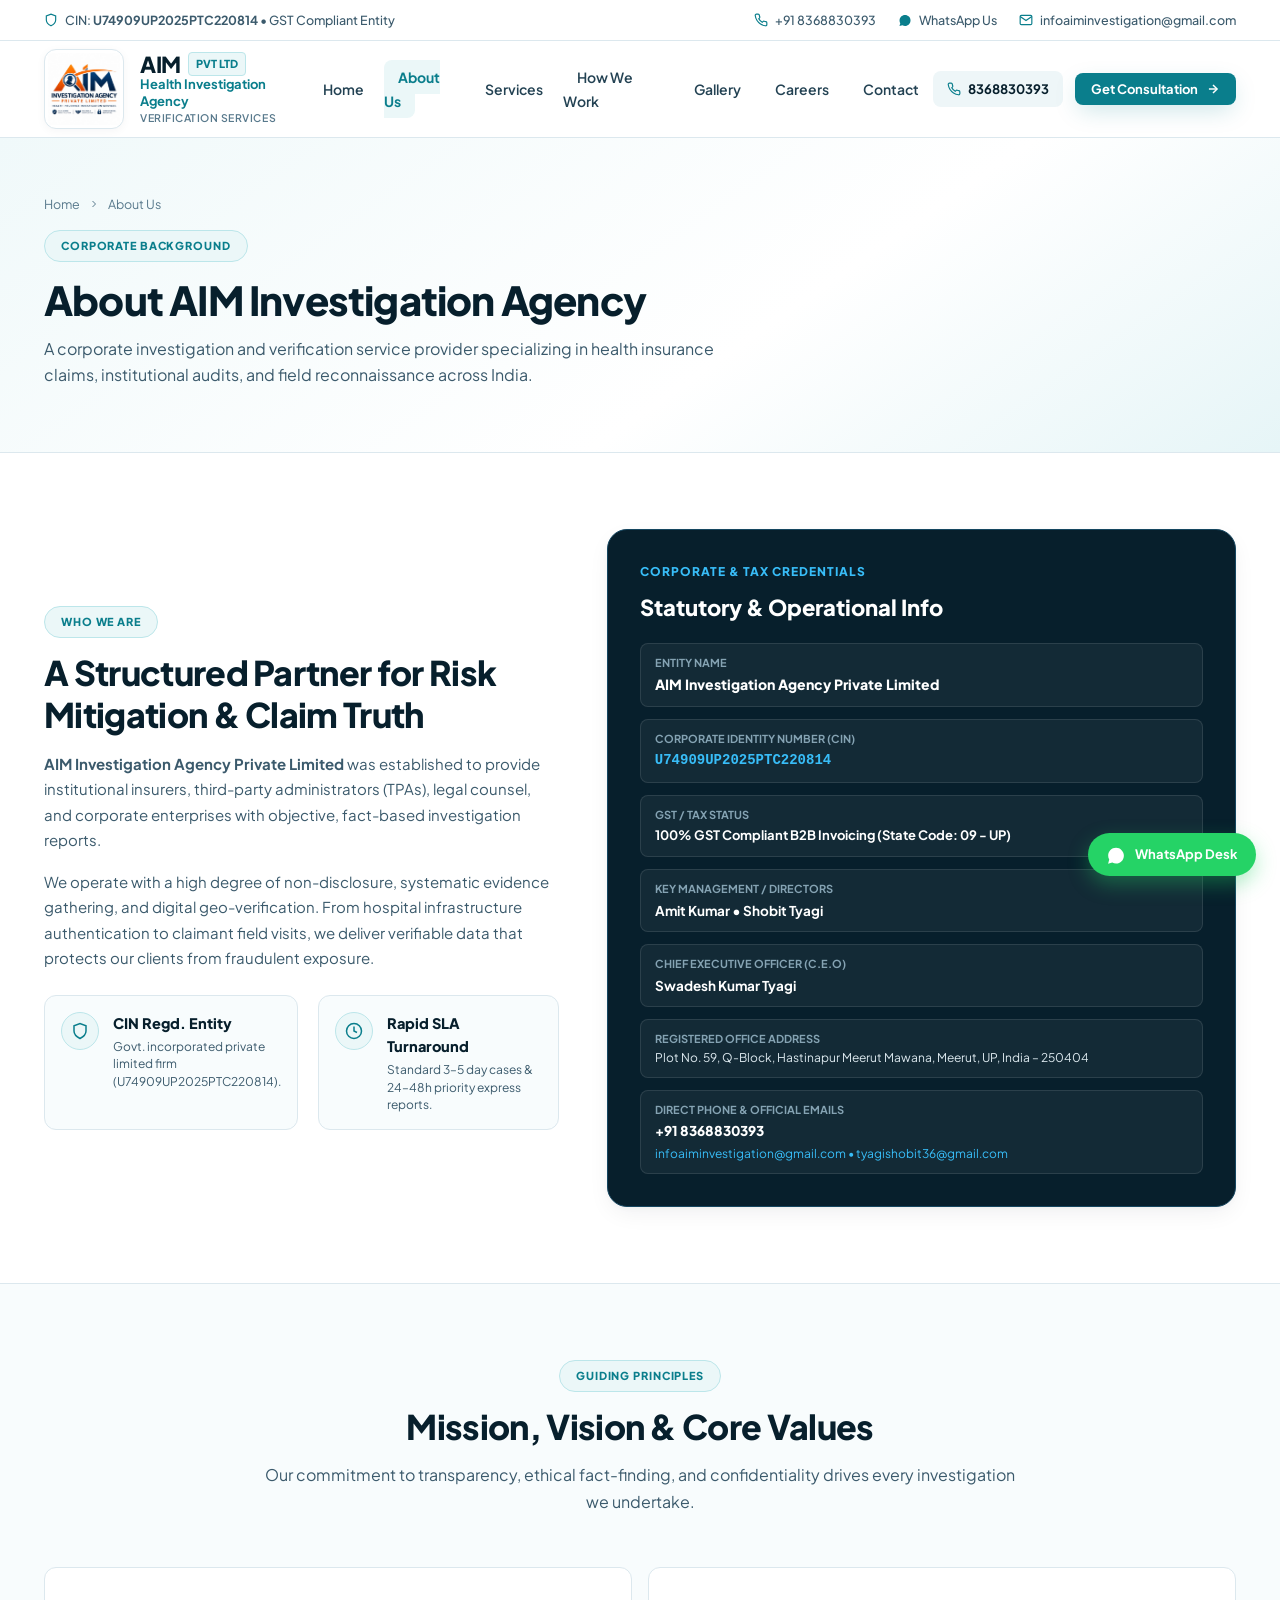
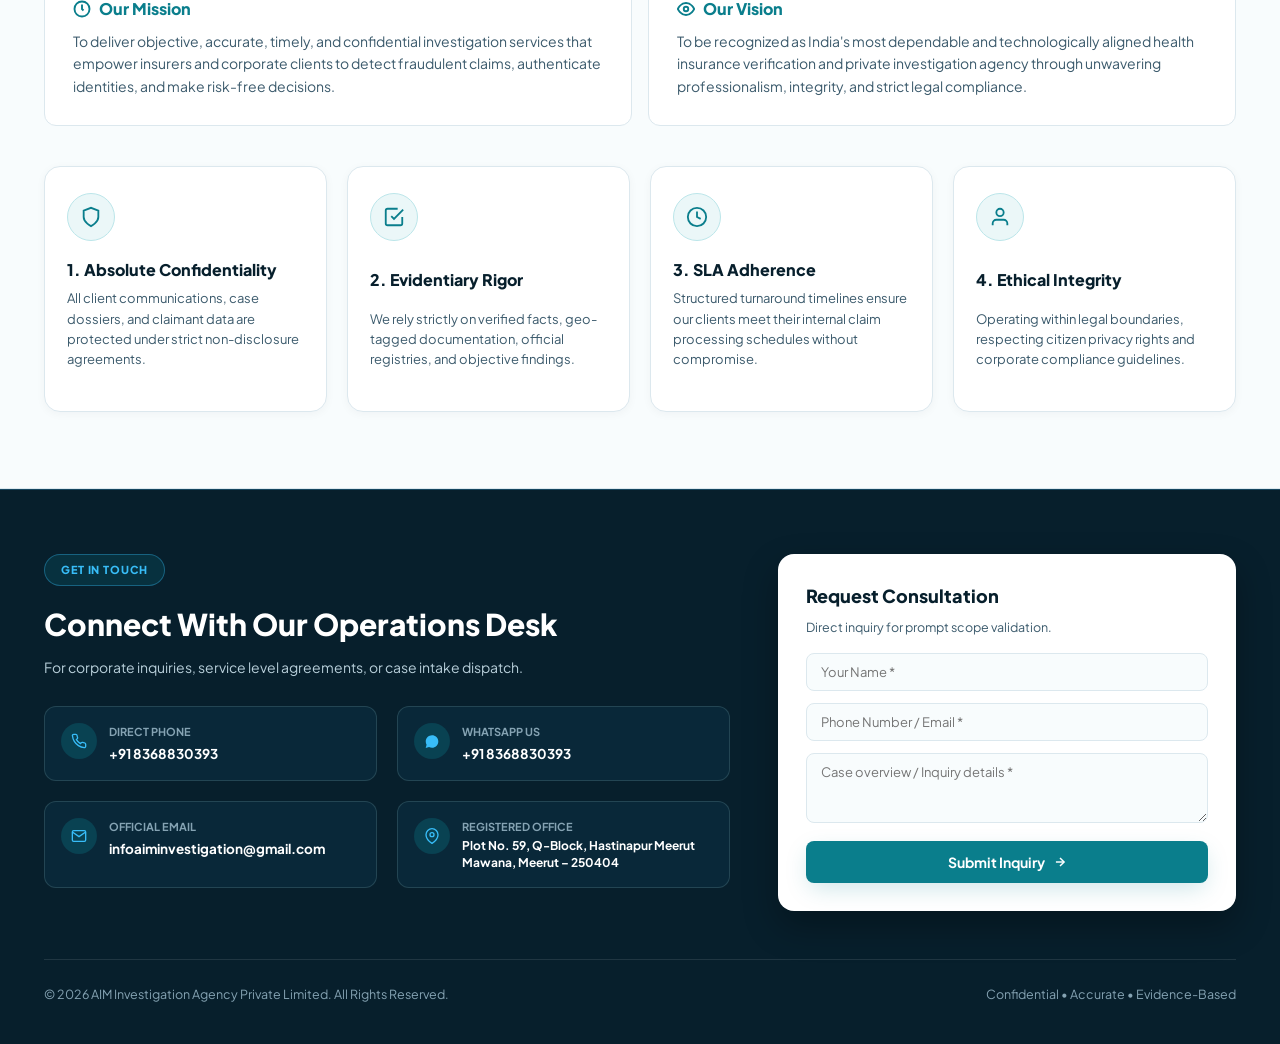
==== about.html @ 09ee82fa "feat: add Medical Officer QC Analyst and Medical Claim Analyst roles, add CEO Swadesh Kumar Tyagi, a" ====
<!DOCTYPE html>
<html lang="en">
<head>
  <meta charset="UTF-8">
  <meta name="viewport" content="width=device-width, initial-scale=1.0">
  <title>About Us | AIM Investigation Agency Private Limited</title>
  <meta name="description" content="Learn about AIM Investigation Agency Private Limited — our corporate mission, vision, values, and dedication to delivering accurate, confidential health investigation and verification services.">
  <link rel="canonical" href="https://aiminvestigation.com/about.html">

  <link rel="icon" type="image/png" href="assets/images/favicon.png">
  <link rel="apple-touch-icon" href="assets/images/favicon.png">

  <link rel="preconnect" href="https://fonts.googleapis.com">
  <link rel="preconnect" href="https://fonts.gstatic.com" crossorigin>
  <link href="https://fonts.googleapis.com/css2?family=Plus+Jakarta+Sans:wght@400;500;600;700;800;900&display=swap" rel="stylesheet">

  <link rel="stylesheet" href="assets/css/style.css">
</head>
<body>

  <!-- Top Corporate Utility Bar -->
  <div class="top-bar">
    <div class="container top-bar-inner">
      <div class="top-bar-left">
        <div class="top-bar-item">
          <svg viewBox="0 0 24 24" fill="none" stroke="currentColor" stroke-width="2"><path d="M12 22s8-4 8-10V5l-8-3-8 3v7c0 6 8 10 8 10z"/></svg>
          <span>CIN: <strong>U74909UP2025PTC220814</strong> &bull; GST Compliant Entity</span>
        </div>
      </div>
      <div class="top-bar-right">
        <a href="tel:8368830393" class="top-bar-item">
          <svg viewBox="0 0 24 24" fill="none" stroke="currentColor" stroke-width="2"><path d="M22 16.92v3a2 2 0 0 1-2.18 2 19.79 19.79 0 0 1-8.63-3.07 19.5 19.5 0 0 1-6-6 19.79 19.79 0 0 1-3.07-8.67A2 2 0 0 1 4.11 2h3a2 2 0 0 1 2 1.72 12.84 12.84 0 0 0 .7 2.81 2 2 0 0 1-.45 2.11L8.09 9.91a16 16 0 0 0 6 6l1.27-1.27a2 2 0 0 1 2.11-.45 12.84 12.84 0 0 0 2.81.7A2 2 0 0 1 22 16.92z"/></svg>
          <span>+91 8368830393</span>
        </a>
        <a href="https://wa.me/918368830393?text=Hello%20AIM%20Investigation%20Agency%2C%20I%20would%20like%20to%20enquire%20about%20your%20services." target="_blank" rel="noopener noreferrer" class="top-bar-item">
          <svg viewBox="0 0 24 24" fill="currentColor"><path d="M12.031 6.172c-3.181 0-5.767 2.586-5.768 5.766-.001 1.298.38 2.27 1.019 3.287l-.711 2.598 2.664-.699c.971.53 1.954.821 2.796.821 3.18 0 5.767-2.587 5.768-5.766.001-3.182-2.585-5.807-5.768-5.807zm0 10.453c-.767 0-1.583-.223-2.316-.658l-.165-.099-1.722.451.46-1.678-.108-.172c-.49-.781-.749-1.688-.748-2.617 0-2.583 2.102-4.685 4.689-4.685 2.585 0 4.686 2.102 4.686 4.686 0 2.584-2.101 4.692-4.694 4.692zm6.671-10.453c-1.776-1.779-4.137-2.759-6.666-2.759-5.195 0-9.421 4.226-9.423 9.424 0 1.661.433 3.283 1.256 4.708l-1.334 4.872 4.986-1.307c1.373.749 2.923 1.144 4.512 1.145h.004c5.193 0 9.422-4.228 9.424-9.426 0-2.518-.981-4.88-2.759-6.657z"/></svg>
          <span>WhatsApp Us</span>
        </a>
        <a href="mailto:infoaiminvestigation@gmail.com" class="top-bar-item">
          <svg viewBox="0 0 24 24" fill="none" stroke="currentColor" stroke-width="2"><path d="M4 4h16c1.1 0 2 .9 2 2v12c0 1.1-.9 2-2 2H4c-1.1 0-2-.9-2-2V6c0-1.1.9-2 2-2z"/><polyline points="22,6 12,13 2,6"/></svg>
          <span>infoaiminvestigation@gmail.com</span>
        </a>
      </div>
    </div>
  </div>

  <!-- Main Sticky Header -->
  <header class="main-header">
    <div class="container nav-container">
      <a href="index.html" class="brand-logo" aria-label="AIM Investigation Agency Home">
        <div class="logo-icon-box">
          <img src="assets/images/logo.png" alt="AIM Investigation Agency Logo">
        </div>
        <div class="brand-text">
          <div class="brand-title-row">
            <span class="brand-title">AIM</span>
            <span class="brand-badge">Pvt Ltd</span>
          </div>
          <span class="brand-subtitle">Health Investigation Agency</span>
          <span class="brand-focus">Verification Services</span>
        </div>
      </a>

      <!-- Desktop Navigation -->
      <nav>
        <ul class="nav-menu">
          <li><a href="index.html" class="nav-link">Home</a></li>
          <li><a href="about.html" class="nav-link active">About Us</a></li>
          <li><a href="services.html" class="nav-link">Services</a></li>
          <li><a href="process.html" class="nav-link">How We Work</a></li>
          <li><a href="gallery.html" class="nav-link">Gallery</a></li>
          <li><a href="careers.html" class="nav-link">Careers</a></li>
          <li><a href="contact.html" class="nav-link">Contact</a></li>
        </ul>
      </nav>

      <!-- Right CTAs -->
      <div class="nav-actions">
        <a href="tel:8368830393" class="nav-phone-pill">
          <svg viewBox="0 0 24 24" fill="none" stroke="currentColor" stroke-width="2"><path d="M22 16.92v3a2 2 0 0 1-2.18 2 19.79 19.79 0 0 1-8.63-3.07 19.5 19.5 0 0 1-6-6 19.79 19.79 0 0 1-3.07-8.67A2 2 0 0 1 4.11 2h3a2 2 0 0 1 2 1.72 12.84 12.84 0 0 0 .7 2.81 2 2 0 0 1-.45 2.11L8.09 9.91a16 16 0 0 0 6 6l1.27-1.27a2 2 0 0 1 2.11-.45 12.84 12.84 0 0 0 2.81.7A2 2 0 0 1 22 16.92z"/></svg>
          <span>8368830393</span>
        </a>
        <button class="btn btn-primary btn-sm" data-open-modal>
          <span>Get Consultation</span>
          <svg width="14" height="14" viewBox="0 0 24 24" fill="none" stroke="currentColor" stroke-width="2.5"><line x1="5" y1="12" x2="19" y2="12"></line><polyline points="12 5 19 12 12 19"></polyline></svg>
        </button>
      </div>

      <!-- Mobile Hamburger Button -->
      <button class="mobile-toggle" id="mobileToggleBtn" aria-label="Toggle Navigation Menu">
        <svg viewBox="0 0 24 24" fill="none" stroke="currentColor" stroke-width="2"><line x1="3" y1="12" x2="21" y2="12"></line><line x1="3" y1="6" x2="21" y2="6"></line><line x1="3" y1="18" x2="21" y2="18"></line></svg>
      </button>
    </div>

    <!-- Mobile Drawer -->
    <div class="mobile-drawer" id="mobileDrawer">
      <ul class="mobile-menu-list">
        <li><a href="index.html" class="mobile-nav-link">Home</a></li>
        <li><a href="about.html" class="mobile-nav-link active">About Us</a></li>
        <li><a href="services.html" class="mobile-nav-link">Services</a></li>
        <li><a href="process.html" class="mobile-nav-link">How We Work</a></li>
        <li><a href="gallery.html" class="mobile-nav-link">Gallery</a></li>
        <li><a href="careers.html" class="mobile-nav-link">Careers</a></li>
        <li><a href="contact.html" class="mobile-nav-link">Contact</a></li>
      </ul>
      <div class="mobile-nav-actions">
        <button class="btn btn-primary" style="width:100%;" data-open-modal>Get Consultation</button>
        <a href="tel:8368830393" class="btn btn-outline" style="width:100%;">Call: 8368830393</a>
      </div>
    </div>
  </header>

  <!-- Page Header / Breadcrumb -->
  <section class="page-header">
    <div class="container">
      <div class="breadcrumb">
        <a href="index.html">Home</a>
        <svg viewBox="0 0 24 24" fill="none" stroke="currentColor" stroke-width="2"><polyline points="9 18 15 12 9 6"/></svg>
        <span>About Us</span>
      </div>
      <span class="section-badge">Corporate Background</span>
      <h1 class="page-title">About AIM Investigation Agency</h1>
      <p class="page-subtitle">A corporate investigation and verification service provider specializing in health insurance claims, institutional audits, and field reconnaissance across India.</p>
    </div>
  </section>

  <!-- Corporate Profile Section -->
  <section class="section" style="background:#FFF;">
    <div class="container">
      <div class="about-preview-grid">
        <div>
          <span class="section-badge">Who We Are</span>
          <h2 class="section-title">A Structured Partner for Risk Mitigation &amp; Claim Truth</h2>
          <p style="color:var(--slate-600); line-height:1.7; margin-bottom:16px;">
            <strong>AIM Investigation Agency Private Limited</strong> was established to provide institutional insurers, third-party administrators (TPAs), legal counsel, and corporate enterprises with objective, fact-based investigation reports.
          </p>
          <p style="color:var(--slate-600); line-height:1.7; margin-bottom:24px;">
            We operate with a high degree of non-disclosure, systematic evidence gathering, and digital geo-verification. From hospital infrastructure authentication to claimant field visits, we deliver verifiable data that protects our clients from fraudulent exposure.
          </p>

          <div class="features-2col-grid">
            <div class="feature-pill-item" style="background:var(--slate-50); border-color:var(--slate-200);">
              <div class="feature-pill-icon" style="background:var(--teal-light); color:var(--teal-primary); border-color:var(--teal-border);">
                <svg viewBox="0 0 24 24" fill="none" stroke="currentColor" stroke-width="2"><path d="M12 22s8-4 8-10V5l-8-3-8 3v7c0 6 8 10 8 10z"/></svg>
              </div>
              <div>
                <div class="feature-pill-title" style="color:var(--navy-950);">CIN Regd. Entity</div>
                <div class="feature-pill-desc" style="color:var(--slate-600);">Govt. incorporated private limited firm (U74909UP2025PTC220814).</div>
              </div>
            </div>

            <div class="feature-pill-item" style="background:var(--slate-50); border-color:var(--slate-200);">
              <div class="feature-pill-icon" style="background:var(--teal-light); color:var(--teal-primary); border-color:var(--teal-border);">
                <svg viewBox="0 0 24 24" fill="none" stroke="currentColor" stroke-width="2"><circle cx="12" cy="12" r="10"></circle><polyline points="12 6 12 12 16 14"></polyline></svg>
              </div>
              <div>
                <div class="feature-pill-title" style="color:var(--navy-950);">Rapid SLA Turnaround</div>
                <div class="feature-pill-desc" style="color:var(--slate-600);">Standard 3–5 day cases &amp; 24–48h priority express reports.</div>
              </div>
            </div>
          </div>
        </div>

        <div>
          <div style="background:var(--navy-950); color:#FFF; border-radius:var(--radius-xl); padding:32px; border:1px solid var(--navy-800); box-shadow:var(--shadow-card);">
            <div style="color:#38BDF8; font-size:12px; font-weight:800; text-transform:uppercase; letter-spacing:1px; margin-bottom:8px;">Corporate &amp; Tax Credentials</div>
            <h3 style="font-size:22px; font-weight:800; color:#FFF; margin-bottom:18px;">Statutory &amp; Operational Info</h3>
            
            <div style="display:flex; flex-direction:column; gap:12px; font-size:13px;">
              <div style="padding:10px 14px; background:rgba(255,255,255,0.05); border-radius:var(--radius-sm); border:1px solid rgba(255,255,255,0.1);">
                <div style="color:var(--slate-400); font-size:11px; text-transform:uppercase; font-weight:700;">Entity Name</div>
                <div style="color:#FFF; font-weight:800; font-size:14px; margin-top:2px;">AIM Investigation Agency Private Limited</div>
              </div>

              <div style="padding:10px 14px; background:rgba(255,255,255,0.05); border-radius:var(--radius-sm); border:1px solid rgba(255,255,255,0.1);">
                <div style="color:var(--slate-400); font-size:11px; text-transform:uppercase; font-weight:700;">Corporate Identity Number (CIN)</div>
                <div style="color:#38BDF8; font-weight:800; font-family:monospace; font-size:14px; margin-top:2px;">U74909UP2025PTC220814</div>
              </div>

              <div style="padding:10px 14px; background:rgba(255,255,255,0.05); border-radius:var(--radius-sm); border:1px solid rgba(255,255,255,0.1);">
                <div style="color:var(--slate-400); font-size:11px; text-transform:uppercase; font-weight:700;">GST / Tax Status</div>
                <div style="color:#FFF; font-weight:700; font-size:13px; margin-top:2px;">100% GST Compliant B2B Invoicing (State Code: 09 - UP)</div>
              </div>

              <div style="padding:10px 14px; background:rgba(255,255,255,0.05); border-radius:var(--radius-sm); border:1px solid rgba(255,255,255,0.1);">
                <div style="color:var(--slate-400); font-size:11px; text-transform:uppercase; font-weight:700;">Key Management / Directors</div>
                <div style="color:#FFF; font-weight:700; font-size:13.5px; margin-top:2px;">Amit Kumar &bull; Shobit Tyagi</div>
              </div>

              <div style="padding:10px 14px; background:rgba(255,255,255,0.05); border-radius:var(--radius-sm); border:1px solid rgba(255,255,255,0.1);">
                <div style="color:var(--slate-400); font-size:11px; text-transform:uppercase; font-weight:700;">Chief Executive Officer (C.E.O)</div>
                <div style="color:#FFF; font-weight:700; font-size:13.5px; margin-top:2px;">Swadesh Kumar Tyagi</div>
              </div>

              <div style="padding:10px 14px; background:rgba(255,255,255,0.05); border-radius:var(--radius-sm); border:1px solid rgba(255,255,255,0.1);">
                <div style="color:var(--slate-400); font-size:11px; text-transform:uppercase; font-weight:700;">Registered Office Address</div>
                <div style="color:var(--slate-200); font-size:12px; line-height:1.4; margin-top:2px;">
                  Plot No. 59, Q-Block, Hastinapur Meerut Mawana, Meerut, UP, India – 250404
                </div>
              </div>

              <div style="padding:10px 14px; background:rgba(255,255,255,0.05); border-radius:var(--radius-sm); border:1px solid rgba(255,255,255,0.1);">
                <div style="color:var(--slate-400); font-size:11px; text-transform:uppercase; font-weight:700;">Direct Phone &amp; Official Emails</div>
                <div style="color:#FFF; font-weight:800; font-size:13.5px; margin-top:2px;">+91 8368830393</div>
                <div style="color:#38BDF8; font-size:12px; margin-top:2px;">infoaiminvestigation@gmail.com &bull; tyagishobit36@gmail.com</div>
              </div>
            </div>
          </div>
        </div>
      </div>
    </div>
  </section>

  <!-- Mission, Vision & Values -->
  <section class="section section-bg-slate">
    <div class="container">
      <div class="section-header">
        <span class="section-badge">Guiding Principles</span>
        <h2 class="section-title">Mission, Vision &amp; Core Values</h2>
        <p class="section-subtitle">Our commitment to transparency, ethical fact-finding, and confidentiality drives every investigation we undertake.</p>
      </div>

      <div class="mission-vision-grid" style="margin-bottom:40px;">
        <div class="mission-box" style="padding:28px; background:#FFF;">
          <div class="mission-box-header" style="font-size:16px;">
            <svg viewBox="0 0 24 24" fill="none" stroke="currentColor" stroke-width="2.5"><circle cx="12" cy="12" r="10"></circle><polyline points="12 6 12 12 14 14"></polyline></svg>
            <span>Our Mission</span>
          </div>
          <p style="font-size:14px; line-height:1.6;">
            To deliver objective, accurate, timely, and confidential investigation services that empower insurers and corporate clients to detect fraudulent claims, authenticate identities, and make risk-free decisions.
          </p>
        </div>

        <div class="mission-box" style="padding:28px; background:#FFF;">
          <div class="mission-box-header" style="font-size:16px;">
            <svg viewBox="0 0 24 24" fill="none" stroke="currentColor" stroke-width="2.5"><path d="M1 12s4-8 11-8 11 8 11 8-4 8-11 8-11-8-11-8z"></path><circle cx="12" cy="12" r="3"></circle></svg>
            <span>Our Vision</span>
          </div>
          <p style="font-size:14px; line-height:1.6;">
            To be recognized as India's most dependable and technologically aligned health insurance verification and private investigation agency through unwavering professionalism, integrity, and strict legal compliance.
          </p>
        </div>
      </div>

      <div class="services-grid">
        <div class="service-card">
          <div class="service-icon-box">
            <svg viewBox="0 0 24 24" fill="none" stroke="currentColor" stroke-width="2"><path d="M12 22s8-4 8-10V5l-8-3-8 3v7c0 6 8 10 8 10z"/></svg>
          </div>
          <h3 class="service-card-title">1. Absolute Confidentiality</h3>
          <p class="service-card-desc">All client communications, case dossiers, and claimant data are protected under strict non-disclosure agreements.</p>
        </div>

        <div class="service-card">
          <div class="service-icon-box">
            <svg viewBox="0 0 24 24" fill="none" stroke="currentColor" stroke-width="2"><polyline points="9 11 12 14 22 4"></polyline><path d="M21 12v7a2 2 0 0 1-2 2H5a2 2 0 0 1-2-2V5a2 2 0 0 1 2-2h11"></path></svg>
          </div>
          <h3 class="service-card-title">2. Evidentiary Rigor</h3>
          <p class="service-card-desc">We rely strictly on verified facts, geo-tagged documentation, official registries, and objective findings.</p>
        </div>

        <div class="service-card">
          <div class="service-icon-box">
            <svg viewBox="0 0 24 24" fill="none" stroke="currentColor" stroke-width="2"><circle cx="12" cy="12" r="10"></circle><polyline points="12 6 12 12 16 14"></polyline></svg>
          </div>
          <h3 class="service-card-title">3. SLA Adherence</h3>
          <p class="service-card-desc">Structured turnaround timelines ensure our clients meet their internal claim processing schedules without compromise.</p>
        </div>

        <div class="service-card">
          <div class="service-icon-box">
            <svg viewBox="0 0 24 24" fill="none" stroke="currentColor" stroke-width="2"><path d="M20 21v-2a4 4 0 0 0-4-4H8a4 4 0 0 0-4 4v2"></path><circle cx="12" cy="7" r="4"></circle></svg>
          </div>
          <h3 class="service-card-title">4. Ethical Integrity</h3>
          <p class="service-card-desc">Operating within legal boundaries, respecting citizen privacy rights and corporate compliance guidelines.</p>
        </div>
      </div>
    </div>
  </section>

  <!-- Footer Contact Banner -->
  <footer class="footer-contact-banner">
    <div class="container">
      <div class="footer-contact-grid">
        <div>
          <span class="section-badge dark">GET IN TOUCH</span>
          <h2 style="font-size:30px; font-weight:900; color:#FFF; margin-bottom:8px;">Connect With Our Operations Desk</h2>
          <p style="color:var(--slate-300); font-size:14px; line-height:1.6;">For corporate inquiries, service level agreements, or case intake dispatch.</p>

          <div class="contact-channels-list">
            <div class="channel-card">
              <div class="channel-icon">
                <svg viewBox="0 0 24 24" fill="none" stroke="currentColor" stroke-width="2"><path d="M22 16.92v3a2 2 0 0 1-2.18 2 19.79 19.79 0 0 1-8.63-3.07 19.5 19.5 0 0 1-6-6 19.79 19.79 0 0 1-3.07-8.67A2 2 0 0 1 4.11 2h3a2 2 0 0 1 2 1.72 12.84 12.84 0 0 0 .7 2.81 2 2 0 0 1-.45 2.11L8.09 9.91a16 16 0 0 0 6 6l1.27-1.27a2 2 0 0 1 2.11-.45 12.84 12.84 0 0 0 2.81.7A2 2 0 0 1 22 16.92z"/></svg>
              </div>
              <div>
                <div class="channel-label">Direct Phone</div>
                <div class="channel-val"><a href="tel:8368830393">+91 8368830393</a></div>
              </div>
            </div>

            <div class="channel-card">
              <div class="channel-icon">
                <svg viewBox="0 0 24 24" fill="currentColor"><path d="M12.031 6.172c-3.181 0-5.767 2.586-5.768 5.766-.001 1.298.38 2.27 1.019 3.287l-.711 2.598 2.664-.699c.971.53 1.954.821 2.796.821 3.18 0 5.767-2.587 5.768-5.766.001-3.182-2.585-5.807-5.768-5.807zm0 10.453c-.767 0-1.583-.223-2.316-.658l-.165-.099-1.722.451.46-1.678-.108-.172c-.49-.781-.749-1.688-.748-2.617 0-2.583 2.102-4.685 4.689-4.685 2.585 0 4.686 2.102 4.686 4.686 0 2.584-2.101 4.692-4.694 4.692zm6.671-10.453c-1.776-1.779-4.137-2.759-6.666-2.759-5.195 0-9.421 4.226-9.423 9.424 0 1.661.433 3.283 1.256 4.708l-1.334 4.872 4.986-1.307c1.373.749 2.923 1.144 4.512 1.145h.004c5.193 0 9.422-4.228 9.424-9.426 0-2.518-.981-4.88-2.759-6.657z"/></svg>
              </div>
              <div>
                <div class="channel-label">WhatsApp Us</div>
                <div class="channel-val"><a href="https://wa.me/918368830393" target="_blank" rel="noopener noreferrer">+91 8368830393</a></div>
              </div>
            </div>

            <div class="channel-card">
              <div class="channel-icon">
                <svg viewBox="0 0 24 24" fill="none" stroke="currentColor" stroke-width="2"><path d="M4 4h16c1.1 0 2 .9 2 2v12c0 1.1-.9 2-2 2H4c-1.1 0-2-.9-2-2V6c0-1.1.9-2 2-2z"/><polyline points="22,6 12,13 2,6"/></svg>
              </div>
              <div>
                <div class="channel-label">Official Email</div>
                <div class="channel-val"><a href="mailto:infoaiminvestigation@gmail.com" style="word-break:break-all;">infoaiminvestigation@gmail.com</a></div>
              </div>
            </div>

            <div class="channel-card">
              <div class="channel-icon">
                <svg viewBox="0 0 24 24" fill="none" stroke="currentColor" stroke-width="2"><path d="M21 10c0 7-9 13-9 13s-9-6-9-13a9 9 0 0 1 18 0z"/><circle cx="12" cy="10" r="3"/></svg>
              </div>
              <div>
                <div class="channel-label">Registered Office</div>
                <div class="channel-val" style="font-size:12px; line-height:1.4;">Plot No. 59, Q-Block, Hastinapur Meerut Mawana, Meerut – 250404</div>
              </div>
            </div>
          </div>
        </div>

        <div>
          <div class="quick-inquiry-box">
            <h3>Request Consultation</h3>
            <p>Direct inquiry for prompt scope validation.</p>
            <form id="mainContactForm" novalidate>
              <div class="quick-form-group">
                <input type="text" name="fullName" class="quick-input" placeholder="Your Name *">
                <span class="error-msg"></span>
              </div>
              <div class="quick-form-group">
                <input type="tel" name="phone" class="quick-input" placeholder="Phone Number / Email *">
                <span class="error-msg"></span>
              </div>
              <div class="quick-form-group">
                <textarea name="message" rows="3" class="quick-input" placeholder="Case overview / Inquiry details *"></textarea>
                <span class="error-msg"></span>
              </div>
              <button type="submit" class="btn btn-primary" style="width:100%;">
                <span>Submit Inquiry</span>
                <svg width="14" height="14" viewBox="0 0 24 24" fill="none" stroke="currentColor" stroke-width="2.5"><line x1="5" y1="12" x2="19" y2="12"></line><polyline points="12 5 19 12 12 19"></polyline></svg>
              </button>
            </form>
            <div class="form-success-box" id="mainContactSuccess">
              <div class="success-icon-wrap">
                <svg viewBox="0 0 24 24" fill="none" stroke="currentColor" stroke-width="2.5"><polyline points="20 6 9 17 4 12"></polyline></svg>
              </div>
              <h4 style="font-size:16px; font-weight:800; color:var(--navy-950);">Inquiry Received</h4>
              <p style="font-size:12px;">We will connect with you shortly.</p>
            </div>
          </div>
        </div>
      </div>

      <div class="footer-bottom-bar">
        <div>&copy; <span class="current-year">2026</span> AIM Investigation Agency Private Limited. All Rights Reserved.</div>
        <div><span>Confidential &bull; Accurate &bull; Evidence-Based</span></div>
      </div>
    </div>
  </footer>

  <!-- Floating Actions Widget -->
  <div class="floating-actions-wrap">
    <button class="btn-scroll-top" id="scrollTopBtn" aria-label="Scroll to top">
      <svg width="18" height="18" viewBox="0 0 24 24" fill="none" stroke="currentColor" stroke-width="2.5"><polyline points="18 15 12 9 6 15"></polyline></svg>
    </button>
    <a href="https://wa.me/918368830393?text=Hello%20AIM%20Investigation%20Agency%2C%20I%20would%20like%20to%20enquire%20about%20your%20investigation%20and%20verification%20services." target="_blank" rel="noopener noreferrer" class="btn-whatsapp-float">
      <svg viewBox="0 0 24 24"><path d="M12.031 6.172c-3.181 0-5.767 2.586-5.768 5.766-.001 1.298.38 2.27 1.019 3.287l-.711 2.598 2.664-.699c.971.53 1.954.821 2.796.821 3.18 0 5.767-2.587 5.768-5.766.001-3.182-2.585-5.807-5.768-5.807zm0 10.453c-.767 0-1.583-.223-2.316-.658l-.165-.099-1.722.451.46-1.678-.108-.172c-.49-.781-.749-1.688-.748-2.617 0-2.583 2.102-4.685 4.689-4.685 2.585 0 4.686 2.102 4.686 4.686 0 2.584-2.101 4.692-4.694 4.692zm6.671-10.453c-1.776-1.779-4.137-2.759-6.666-2.759-5.195 0-9.421 4.226-9.423 9.424 0 1.661.433 3.283 1.256 4.708l-1.334 4.872 4.986-1.307c1.373.749 2.923 1.144 4.512 1.145h.004c5.193 0 9.422-4.228 9.424-9.426 0-2.518-.981-4.88-2.759-6.657z"/></svg>
      <span>WhatsApp Desk</span>
    </a>
  </div>

  <!-- Mobile Sticky Bar -->
  <div class="mobile-sticky-bar">
    <a href="tel:8368830393" class="btn btn-secondary" style="flex:1; padding:10px 12px; font-size:13px;">Call Now</a>
    <button class="btn btn-primary" style="flex:1; padding:10px 12px; font-size:13px;" data-open-modal>Get Consultation</button>
  </div>

  <!-- Intake Modal -->
  <div class="modal-overlay" id="investigationModal">
    <div class="modal-dialog">
      <div class="modal-header">
        <strong style="font-size:14px;">AIM Investigation Intake Desk</strong>
        <button class="modal-close-btn" id="modalCloseBtn">&times;</button>
      </div>
      <div class="modal-body">
        <div class="form-header" style="border-bottom:none; padding-bottom:0; margin-bottom:16px;">
          <span class="form-header-badge">Confidential Intake</span>
          <h3 style="font-size:20px;">Request Investigation / Consultation</h3>
          <p>Submit your verification parameters. Handled under strict non-disclosure.</p>
        </div>
        <form id="modalContactForm" novalidate>
          <div class="form-row">
            <div class="form-group">
              <label class="form-label">Full Name <span class="req">*</span></label>
              <input type="text" name="fullName" class="form-input">
              <span class="error-msg"></span>
            </div>
            <div class="form-group">
              <label class="form-label">Phone Number <span class="req">*</span></label>
              <input type="tel" name="phone" class="form-input">
              <span class="error-msg"></span>
            </div>
          </div>
          <div class="form-row">
            <div class="form-group">
              <label class="form-label">Corporate Email <span class="req">*</span></label>
              <input type="email" name="email" class="form-input">
              <span class="error-msg"></span>
            </div>
            <div class="form-group">
              <label class="form-label">Investigation Type</label>
              <select name="investigationType" id="modalInvestigationType" class="form-select">
                <option value="Health Insurance Investigations">Health Insurance Investigations</option>
                <option value="Claimant Verification">Claimant Verification</option>
                <option value="Hospital & Clinic Verification">Hospital &amp; Clinic Verification</option>
                <option value="Field Investigation">Field Investigation</option>
                <option value="Document Verification">Document Verification</option>
              </select>
            </div>
          </div>
          <div class="form-group full">
            <label class="form-label">Case Requirements <span class="req">*</span></label>
            <textarea name="message" rows="3" class="form-textarea"></textarea>
            <span class="error-msg"></span>
          </div>
          <label class="form-checkbox-label">
            <input type="checkbox" name="terms" checked>
            <span>I agree to corporate data confidentiality guidelines.</span>
          </label>
          <span class="error-msg" id="termsError" style="margin-top:-16px; margin-bottom:16px;"></span>
          <button type="submit" class="btn btn-primary" style="width:100%;">Submit Consultation Request</button>
        </form>

        <div class="form-success-box" id="modalContactSuccess">
          <div class="success-icon-wrap">
            <svg viewBox="0 0 24 24" fill="none" stroke="currentColor" stroke-width="2.5"><polyline points="20 6 9 17 4 12"></polyline></svg>
          </div>
          <h3>Enquiry Successfully Received</h3>
          <p>Thank you. A lead coordinator will connect with you shortly.</p>
        </div>
      </div>
    </div>
  </div>

  <script src="assets/js/main.js"></script>
</body>
</html>
---- assets/css/style.css ----
/* ==========================================================================
   AIM INVESTIGATION AGENCY PRIVATE LIMITED
   Corporate Stylesheet — Medical Teal & Cyan Corporate Theme
   ========================================================================== */

:root {
  /* Medical Teal & Ocean Cyan Brand Palette (Reference Match) */
  --teal-primary:   #0A7E8C;
  --teal-dark:      #075E68;
  --teal-darker:    #05434B;
  --teal-light:     #EBF7F8;
  --teal-lighter:   #F3FAFA;
  --teal-border:    #BCE6EA;
  --teal-glow:      rgba(10, 126, 140, 0.22);
  --teal-gradient:  linear-gradient(135deg, #0A7E8C 0%, #0284C7 100%);
  --teal-soft-grad: linear-gradient(135deg, #F0F9FA 0%, #FFFFFF 100%);

  --cyan-accent:    #0284C7;
  --cyan-hover:     #0369A1;
  --cyan-light:     #E0F2FE;
  --cyan-border:    #BAE6FD;

  /* Deep Petrol Navy / Dark Contrast */
  --navy-950:       #071F2C;
  --navy-900:       #0B2B3D;
  --navy-850:       #0E384F;
  --navy-800:       #154660;
  --navy-700:       #205B7C;
  --navy-600:       #37779B;
  --navy-500:       #5897BD;
  --navy-100:       #DCEEF6;
  --navy-50:        #F0F7FB;

  /* Aliases for backwards compatibility */
  --orange-primary: #0A7E8C;
  --orange-hover:   #075E68;
  --orange-light:   #EBF7F8;
  --orange-border:  #BCE6EA;
  --orange-glow:    rgba(10, 126, 140, 0.22);

  /* Clean Medical Slates */
  --slate-50:  #F8FCFD;
  --slate-100: #EEF6F8;
  --slate-200: #DCE8EE;
  --slate-300: #B8CFDA;
  --slate-400: #85A3B3;
  --slate-500: #58798C;
  --slate-600: #3B5A6C;
  --slate-700: #234253;
  --slate-800: #132E3E;
  --slate-900: #0A1E2B;

  --emerald-500: #0D9488;
  --emerald-600: #0F766E;
  --emerald-50:  #F0FDFA;

  --white: #FFFFFF;

  /* Typography */
  --font-main: 'Plus Jakarta Sans', -apple-system, BlinkMacSystemFont, 'Segoe UI', Roboto, Helvetica, Arial, sans-serif;

  /* Layout & Spacing */
  --container-max: 1240px;
  --radius-sm: 8px;
  --radius-md: 12px;
  --radius-lg: 16px;
  --radius-xl: 20px;
  --radius-2xl: 28px;

  /* Shadows */
  --shadow-subtle: 0 2px 10px rgba(7, 31, 44, 0.04);
  --shadow-card:   0 8px 24px -4px rgba(7, 31, 44, 0.07), 0 2px 6px -1px rgba(7, 31, 44, 0.03);
  --shadow-hover:  0 20px 35px -8px rgba(10, 126, 140, 0.16), 0 6px 16px -4px rgba(7, 31, 44, 0.06);
  --shadow-teal:   0 8px 24px -4px var(--teal-glow);

  /* Transitions */
  --transition-fast: 0.2s ease;
  --transition-normal: 0.3s cubic-bezier(0.16, 1, 0.3, 1);
}

/* ==========================================================================
   Base Reset
   ========================================================================== */
*, *::before, *::after {
  box-sizing: border-box;
  margin: 0;
  padding: 0;
}

html {
  scroll-behavior: smooth;
  -webkit-font-smoothing: antialiased;
  -moz-osx-font-smoothing: grayscale;
}

body {
  font-family: var(--font-main);
  background-color: var(--white);
  color: var(--navy-900);
  line-height: 1.6;
  font-size: 15px;
  overflow-x: hidden;
}

::selection {
  background-color: var(--teal-primary);
  color: var(--white);
}

a {
  color: inherit;
  text-decoration: none;
  transition: color var(--transition-fast);
}

img {
  max-width: 100%;
  height: auto;
  display: block;
}

button, input, select, textarea {
  font-family: inherit;
}

/* ==========================================================================
   Utility Container
   ========================================================================== */
.container {
  width: 100%;
  max-width: var(--container-max);
  margin-left: auto;
  margin-right: auto;
  padding-left: 24px;
  padding-right: 24px;
}

.section {
  padding: 76px 0;
  position: relative;
}

.section-bg-slate {
  background-color: var(--slate-50);
  border-top: 1px solid var(--slate-200);
  border-bottom: 1px solid var(--slate-200);
}

.section-bg-dark {
  background-color: var(--navy-950);
  color: var(--white);
  border-top: 1px solid var(--navy-800);
  border-bottom: 1px solid var(--navy-800);
}

/* Section Headings */
.section-header {
  max-width: 760px;
  margin: 0 auto 52px auto;
  text-align: center;
}

.section-header.text-left {
  text-align: left;
  margin-left: 0;
  margin-right: 0;
}

.section-badge, .badge-pill {
  display: inline-flex;
  align-items: center;
  gap: 8px;
  padding: 6px 16px;
  border-radius: 9999px;
  font-size: 11px;
  font-weight: 800;
  text-transform: uppercase;
  letter-spacing: 0.08em;
  background-color: var(--teal-light);
  color: var(--teal-primary);
  border: 1px solid var(--teal-border);
  margin-bottom: 14px;
}

.section-badge.dark, .badge-pill.dark {
  background-color: rgba(10, 126, 140, 0.2);
  color: #38BDF8;
  border-color: rgba(56, 189, 248, 0.35);
}

.badge-dot {
  width: 6px;
  height: 6px;
  border-radius: 50%;
  background-color: var(--teal-primary);
  display: inline-block;
}

.section-title {
  font-size: 34px;
  font-weight: 800;
  color: var(--navy-950);
  line-height: 1.25;
  letter-spacing: -0.02em;
  margin-bottom: 14px;
}

.section-title.text-white {
  color: var(--white);
}

.section-subtitle {
  font-size: 16px;
  color: var(--slate-600);
  line-height: 1.65;
  font-weight: 400;
}

.section-subtitle.text-slate-300 {
  color: var(--slate-300);
}

/* ==========================================================================
   Buttons
   ========================================================================== */
.btn {
  display: inline-flex;
  align-items: center;
  justify-content: center;
  gap: 8px;
  padding: 12px 26px;
  border-radius: var(--radius-sm);
  font-weight: 700;
  font-size: 14px;
  cursor: pointer;
  border: none;
  transition: all var(--transition-normal);
  text-align: center;
  white-space: nowrap;
}

.btn-primary {
  background-color: var(--teal-primary);
  color: var(--white);
  box-shadow: var(--shadow-teal);
}

.btn-primary:hover {
  background-color: var(--teal-dark);
  transform: translateY(-2px);
  box-shadow: 0 10px 24px -4px rgba(10, 126, 140, 0.4);
}

.btn-secondary {
  background-color: var(--teal-light);
  color: var(--teal-primary);
  border: 1px solid var(--teal-border);
}

.btn-secondary:hover {
  background-color: #DEF0F2;
  border-color: var(--teal-primary);
}

.btn-dark {
  background-color: var(--navy-950);
  color: var(--white);
}

.btn-dark:hover {
  background-color: var(--navy-900);
  transform: translateY(-2px);
}

.btn-outline {
  background-color: transparent;
  color: var(--teal-primary);
  border: 1.5px solid var(--teal-primary);
}

.btn-outline:hover {
  border-color: var(--teal-dark);
  color: var(--white);
  background-color: var(--teal-primary);
}

.btn-white {
  background-color: var(--white);
  color: var(--navy-950);
  box-shadow: 0 4px 14px rgba(0,0,0,0.1);
}

.btn-white:hover {
  background-color: var(--slate-50);
  color: var(--teal-primary);
  transform: translateY(-2px);
}

.btn-sm {
  padding: 8px 16px;
  font-size: 13px;
}

.btn-lg {
  padding: 14px 32px;
  font-size: 15px;
}

/* ==========================================================================
   Header & Navigation
   ========================================================================== */
/* Top Utility Bar */
.top-bar {
  background-color: #FFFFFF;
  color: var(--slate-600);
  font-size: 12.5px;
  border-bottom: 1px solid var(--slate-200);
}

.top-bar-inner {
  display: flex;
  align-items: center;
  justify-content: space-between;
  height: 40px;
}

.top-bar-left, .top-bar-right {
  display: flex;
  align-items: center;
  gap: 22px;
}

.top-bar-item {
  display: inline-flex;
  align-items: center;
  gap: 7px;
  color: var(--slate-600);
  font-weight: 500;
}

.top-bar-item svg {
  width: 14px;
  height: 14px;
  color: var(--teal-primary);
}

.top-bar a.top-bar-item:hover {
  color: var(--teal-primary);
}

/* Sticky Main Header */
.main-header {
  position: sticky;
  top: 0;
  z-index: 100;
  background-color: var(--white);
  border-bottom: 1px solid var(--slate-200);
  transition: all var(--transition-normal);
  padding: 8px 0;
}

.main-header.scrolled {
  padding: 6px 0;
  background-color: rgba(255, 255, 255, 0.98);
  backdrop-filter: blur(12px);
  box-shadow: 0 4px 20px rgba(7, 31, 44, 0.06);
}

.nav-container {
  display: flex;
  align-items: center;
  justify-content: space-between;
}

/* Brand Logo */
.brand-logo {
  display: flex;
  align-items: center;
  gap: 16px;
}

.logo-icon-box {
  width: 80px;
  height: 80px;
  min-width: 80px;
  border-radius: 12px;
  background-color: var(--white);
  padding: 3px;
  border: 1px solid var(--slate-200);
  box-shadow: var(--shadow-subtle);
  display: flex;
  align-items: center;
  justify-content: center;
  overflow: hidden;
  transition: transform var(--transition-fast), box-shadow var(--transition-fast);
}

.brand-logo:hover .logo-icon-box {
  transform: scale(1.04);
  box-shadow: 0 6px 18px rgba(11, 140, 158, 0.2);
}

.logo-icon-box img {
  width: 100%;
  height: 100%;
  object-fit: contain;
}

.brand-text {
  display: flex;
  flex-direction: column;
}

.brand-title-row {
  display: flex;
  align-items: center;
  gap: 7px;
}

.brand-title {
  font-size: 22px;
  font-weight: 900;
  color: var(--navy-950);
  letter-spacing: -0.02em;
  line-height: 1.1;
}

.brand-badge {
  font-size: 11px;
  font-weight: 800;
  text-transform: uppercase;
  color: var(--teal-primary);
  background-color: var(--teal-light);
  padding: 2px 7px;
  border-radius: 4px;
  border: 1px solid var(--teal-border);
}

.brand-subtitle {
  font-size: 13px;
  font-weight: 700;
  color: var(--teal-primary);
  line-height: 1.3;
}

.brand-focus {
  font-size: 10.5px;
  color: var(--slate-500);
  font-weight: 600;
  text-transform: uppercase;
  letter-spacing: 0.05em;
}

/* Nav Menu */
.nav-menu {
  display: flex;
  align-items: center;
  list-style: none;
  gap: 6px;
}

.nav-link {
  font-size: 14px;
  font-weight: 600;
  color: var(--slate-700);
  padding: 8px 14px;
  border-radius: var(--radius-sm);
  transition: all var(--transition-fast);
}

.nav-link:hover {
  color: var(--teal-primary);
  background-color: var(--teal-light);
}

.nav-link.active {
  color: var(--teal-primary);
  background-color: var(--teal-light);
  font-weight: 700;
}

.nav-actions {
  display: flex;
  align-items: center;
  gap: 12px;
}

.nav-phone-pill {
  display: inline-flex;
  align-items: center;
  gap: 7px;
  font-size: 13px;
  font-weight: 700;
  color: var(--navy-950);
  background-color: var(--slate-100);
  padding: 8px 14px;
  border-radius: var(--radius-sm);
  transition: all var(--transition-fast);
}

.nav-phone-pill svg {
  width: 14px;
  height: 14px;
  color: var(--teal-primary);
}

.nav-phone-pill:hover {
  background-color: var(--teal-light);
  color: var(--teal-primary);
}

/* Mobile Toggle */
.mobile-toggle {
  display: none;
  background: none;
  border: none;
  padding: 8px;
  cursor: pointer;
  color: var(--navy-950);
}

.mobile-toggle svg {
  width: 24px;
  height: 24px;
}

/* Mobile Drawer */
.mobile-drawer {
  display: none;
  background-color: var(--white);
  border-bottom: 1px solid var(--slate-200);
  padding: 16px 20px 24px 20px;
  box-shadow: 0 10px 30px rgba(0, 0, 0, 0.08);
}

.mobile-drawer.open {
  display: block;
}

.mobile-menu-list {
  list-style: none;
  display: flex;
  flex-direction: column;
  gap: 4px;
  margin-bottom: 16px;
}

.mobile-nav-link {
  display: flex;
  align-items: center;
  justify-content: space-between;
  padding: 10px 14px;
  border-radius: var(--radius-sm);
  font-weight: 600;
  color: var(--navy-950);
  font-size: 14px;
}

.mobile-nav-link.active {
  background-color: var(--teal-light);
  color: var(--teal-primary);
  font-weight: 700;
}

.mobile-nav-actions {
  display: flex;
  flex-direction: column;
  gap: 10px;
}

/* ==========================================================================
   Hero Section (Reference Design Match)
   ========================================================================== */
.hero-section {
  background: linear-gradient(145deg, #F4FAFB 0%, #FFFFFF 60%, #EDF8F9 100%);
  color: var(--navy-950);
  padding: 64px 0 80px 0;
  position: relative;
  overflow: hidden;
  border-bottom: 1px solid var(--slate-200);
}

.hero-grid {
  display: grid;
  grid-template-columns: 1.15fr 0.85fr;
  gap: 48px;
  align-items: center;
}

.hero-content {
  position: relative;
  z-index: 2;
}

.hero-headline {
  font-size: 46px;
  font-weight: 900;
  line-height: 1.18;
  letter-spacing: -0.025em;
  margin-bottom: 12px;
  color: var(--navy-950);
}

.hero-headline span.highlight {
  color: var(--teal-primary);
  display: block;
  font-size: 32px;
  font-weight: 800;
  margin-top: 6px;
}

.hero-subheading {
  font-size: 16px;
  color: var(--slate-600);
  line-height: 1.65;
  margin-bottom: 28px;
  max-width: 580px;
}

.hero-cta-group {
  display: flex;
  align-items: center;
  gap: 14px;
  margin-bottom: 32px;
  flex-wrap: wrap;
}

.hero-trust-pills {
  display: flex;
  align-items: center;
  gap: 20px;
  font-size: 13px;
  font-weight: 700;
  color: var(--navy-850);
  flex-wrap: wrap;
}

.hero-trust-item {
  display: inline-flex;
  align-items: center;
  gap: 7px;
}

.hero-trust-item svg {
  width: 17px;
  height: 17px;
  color: var(--teal-primary);
}

/* Hero Showcase Card / Image Wrap */
.hero-visual-wrap {
  position: relative;
  display: flex;
  align-items: center;
  justify-content: center;
}

.hero-visual-card {
  position: relative;
  border-radius: var(--radius-2xl);
  overflow: hidden;
  box-shadow: 0 20px 45px -10px rgba(10, 126, 140, 0.2), 0 8px 18px rgba(7, 31, 44, 0.08);
  border: 1px solid var(--teal-border);
  background-color: var(--white);
  width: 100%;
}

.hero-visual-card img {
  width: 100%;
  height: 380px;
  object-fit: cover;
  display: block;
}

.hero-floating-badge {
  position: absolute;
  top: 24px;
  right: 24px;
  background-color: rgba(255, 255, 255, 0.94);
  backdrop-filter: blur(10px);
  padding: 12px 18px;
  border-radius: var(--radius-md);
  border: 1px solid var(--teal-border);
  box-shadow: 0 10px 25px rgba(10, 126, 140, 0.15);
  display: flex;
  align-items: center;
  gap: 10px;
  z-index: 3;
}

.hero-floating-badge .badge-icon {
  width: 32px;
  height: 32px;
  border-radius: 50%;
  background-color: var(--teal-light);
  color: var(--teal-primary);
  display: flex;
  align-items: center;
  justify-content: center;
}

.hero-floating-badge .badge-text-top {
  font-size: 11px;
  color: var(--slate-500);
  text-transform: uppercase;
  font-weight: 700;
  letter-spacing: 0.05em;
}

.hero-floating-badge .badge-text-main {
  font-size: 14px;
  font-weight: 800;
  color: var(--teal-primary);
}

/* ==========================================================================
   Services Grid (8 Cards)
   ========================================================================== */
.services-grid {
  display: grid;
  grid-template-columns: repeat(4, 1fr);
  gap: 20px;
}

.service-card {
  background-color: var(--white);
  border: 1px solid var(--slate-200);
  border-radius: var(--radius-lg);
  padding: 26px 22px;
  box-shadow: var(--shadow-subtle);
  transition: all var(--transition-normal);
  display: flex;
  flex-direction: column;
  justify-content: space-between;
  position: relative;
}

.service-card:hover {
  transform: translateY(-4px);
  box-shadow: var(--shadow-hover);
  border-color: var(--teal-primary);
}

.service-icon-box {
  width: 48px;
  height: 48px;
  border-radius: 50%;
  background-color: var(--teal-light);
  border: 1px solid var(--teal-border);
  color: var(--teal-primary);
  display: flex;
  align-items: center;
  justify-content: center;
  margin-bottom: 18px;
  transition: all var(--transition-fast);
}

.service-card:hover .service-icon-box {
  background: var(--teal-gradient);
  color: var(--white);
  border-color: transparent;
}

.service-icon-box svg {
  width: 22px;
  height: 22px;
}

.service-card-title {
  font-size: 16px;
  font-weight: 800;
  color: var(--navy-950);
  margin-bottom: 8px;
  line-height: 1.35;
  transition: color var(--transition-fast);
}

.service-card:hover .service-card-title {
  color: var(--teal-primary);
}

.service-card-desc {
  font-size: 13px;
  color: var(--slate-600);
  line-height: 1.55;
  margin-bottom: 16px;
}

.service-card-bottom {
  padding-top: 14px;
  border-top: 1px solid var(--slate-100);
  margin-top: auto;
}

.service-link {
  font-size: 12.5px;
  font-weight: 700;
  color: var(--teal-primary);
  display: inline-flex;
  align-items: center;
  gap: 5px;
}

.service-link:hover {
  color: var(--teal-dark);
}

/* ==========================================================================
   Dark Section: Why Choose AIM (Feature Grid)
   ========================================================================== */
.why-choose-section {
  background-color: var(--navy-950);
  color: var(--white);
  padding: 80px 0;
  border-top: 1px solid var(--navy-800);
  border-bottom: 1px solid var(--navy-800);
}

.why-choose-grid {
  display: grid;
  grid-template-columns: 0.9fr 1.1fr;
  gap: 52px;
  align-items: center;
}

.why-choose-left h2 {
  font-size: 36px;
  font-weight: 900;
  color: var(--white);
  line-height: 1.2;
  margin-bottom: 16px;
}

.why-choose-left p {
  font-size: 15px;
  color: var(--slate-300);
  line-height: 1.65;
  margin-bottom: 28px;
}

.features-2col-grid {
  display: grid;
  grid-template-columns: 1fr 1fr;
  gap: 20px;
}

.feature-pill-item {
  background-color: rgba(14, 56, 79, 0.45);
  border: 1px solid rgba(188, 230, 234, 0.15);
  border-radius: var(--radius-md);
  padding: 16px;
  display: flex;
  align-items: flex-start;
  gap: 14px;
  transition: all var(--transition-fast);
}

.feature-pill-item:hover {
  background-color: rgba(10, 126, 140, 0.2);
  border-color: rgba(56, 189, 248, 0.4);
  transform: translateY(-2px);
}

.feature-pill-icon {
  width: 38px;
  height: 38px;
  border-radius: 50%;
  background-color: rgba(10, 126, 140, 0.35);
  border: 1px solid rgba(56, 189, 248, 0.3);
  color: #38BDF8;
  display: flex;
  align-items: center;
  justify-content: center;
  flex-shrink: 0;
}

.feature-pill-icon svg {
  width: 18px;
  height: 18px;
}

.feature-pill-title {
  font-size: 14.5px;
  font-weight: 800;
  color: var(--white);
  margin-bottom: 3px;
}

.feature-pill-desc {
  font-size: 12px;
  color: var(--slate-300);
  line-height: 1.45;
}

/* ==========================================================================
   Process Roadmap (5 Steps)
   ========================================================================== */
.process-5step-grid {
  display: grid;
  grid-template-columns: repeat(5, 1fr);
  gap: 16px;
  position: relative;
}

.process-step-box {
  background-color: var(--white);
  border: 1px solid var(--slate-200);
  border-radius: var(--radius-lg);
  padding: 24px 18px;
  text-align: center;
  box-shadow: var(--shadow-subtle);
  transition: all var(--transition-normal);
  display: flex;
  flex-direction: column;
  align-items: center;
}

.process-step-box:hover {
  transform: translateY(-4px);
  border-color: var(--teal-primary);
  box-shadow: var(--shadow-hover);
}

.process-step-icon-wrap {
  width: 52px;
  height: 52px;
  border-radius: 50%;
  background: var(--teal-gradient);
  color: var(--white);
  display: flex;
  align-items: center;
  justify-content: center;
  margin-bottom: 14px;
  box-shadow: 0 6px 16px rgba(10, 126, 140, 0.25);
}

.process-step-icon-wrap svg {
  width: 24px;
  height: 24px;
}

.process-step-num {
  font-size: 10px;
  font-weight: 800;
  color: var(--teal-primary);
  text-transform: uppercase;
  letter-spacing: 0.08em;
  margin-bottom: 4px;
}

.process-step-name {
  font-size: 15px;
  font-weight: 800;
  color: var(--navy-950);
  margin-bottom: 8px;
}

.process-step-info {
  font-size: 12px;
  color: var(--slate-600);
  line-height: 1.45;
}

/* ==========================================================================
   Who We Serve (Industries / Clients)
   ========================================================================== */
.clients-section-grid {
  display: grid;
  grid-template-columns: 0.85fr 1.15fr;
  gap: 48px;
  align-items: center;
}

.clients-icons-grid {
  display: grid;
  grid-template-columns: repeat(4, 1fr);
  gap: 16px;
}

.client-category-card {
  background-color: var(--white);
  border: 1px solid var(--slate-200);
  border-radius: var(--radius-md);
  padding: 20px 14px;
  text-align: center;
  transition: all var(--transition-fast);
  display: flex;
  flex-direction: column;
  align-items: center;
  justify-content: center;
  gap: 10px;
}

.client-category-card:hover {
  border-color: var(--teal-primary);
  background-color: var(--teal-light);
  transform: translateY(-2px);
}

.client-category-icon {
  width: 44px;
  height: 44px;
  border-radius: 50%;
  background-color: var(--teal-light);
  color: var(--teal-primary);
  display: flex;
  align-items: center;
  justify-content: center;
  transition: all var(--transition-fast);
}

.client-category-card:hover .client-category-icon {
  background: var(--teal-gradient);
  color: var(--white);
}

.client-category-icon svg {
  width: 22px;
  height: 22px;
}

.client-category-title {
  font-size: 12.5px;
  font-weight: 700;
  color: var(--navy-950);
  line-height: 1.3;
}

/* ==========================================================================
   About Section & Mission / Vision
   ========================================================================== */
.about-preview-grid {
  display: grid;
  grid-template-columns: 0.9fr 1.1fr;
  gap: 48px;
  align-items: center;
}

.about-photo-wrap {
  border-radius: var(--radius-2xl);
  overflow: hidden;
  box-shadow: var(--shadow-card);
  border: 1px solid var(--slate-200);
}

.about-photo-wrap img {
  width: 100%;
  height: 360px;
  object-fit: cover;
}

.mission-vision-grid {
  display: grid;
  grid-template-columns: 1fr 1fr;
  gap: 16px;
  margin: 24px 0 28px 0;
}

.mission-box {
  background-color: var(--slate-50);
  border: 1px solid var(--slate-200);
  border-radius: var(--radius-md);
  padding: 18px;
}

.mission-box-header {
  display: flex;
  align-items: center;
  gap: 8px;
  margin-bottom: 8px;
  color: var(--teal-primary);
  font-weight: 800;
  font-size: 14px;
}

.mission-box-header svg {
  width: 18px;
  height: 18px;
}

.mission-box p {
  font-size: 12.5px;
  color: var(--slate-600);
  line-height: 1.5;
}

/* ==========================================================================
   Case Studies Grid
   ========================================================================== */
.case-studies-grid {
  display: grid;
  grid-template-columns: repeat(3, 1fr);
  gap: 24px;
}

.case-card {
  background-color: var(--white);
  border: 1px solid var(--slate-200);
  border-radius: var(--radius-lg);
  overflow: hidden;
  box-shadow: var(--shadow-subtle);
  transition: all var(--transition-normal);
  display: flex;
  flex-direction: column;
}

.case-card:hover {
  transform: translateY(-4px);
  border-color: var(--teal-primary);
  box-shadow: var(--shadow-hover);
}

.case-card-img {
  height: 160px;
  background-color: var(--slate-100);
  position: relative;
  overflow: hidden;
}

.case-card-img img {
  width: 100%;
  height: 100%;
  object-fit: cover;
}

.case-card-body {
  padding: 20px;
  display: flex;
  flex-direction: column;
  flex: 1;
}

.case-card-tag {
  font-size: 11px;
  font-weight: 800;
  color: var(--teal-primary);
  text-transform: uppercase;
  letter-spacing: 0.06em;
  margin-bottom: 6px;
}

.case-card-title {
  font-size: 16px;
  font-weight: 800;
  color: var(--navy-950);
  margin-bottom: 12px;
  line-height: 1.35;
}

.case-meta-list {
  font-size: 12px;
  color: var(--slate-600);
  display: flex;
  flex-direction: column;
  gap: 6px;
  margin-top: auto;
  padding-top: 12px;
  border-top: 1px solid var(--slate-100);
}

.case-meta-list strong {
  color: var(--navy-950);
}

/* ==========================================================================
   Testimonial & FAQ Section
   ========================================================================== */
.testimonial-faq-grid {
  display: grid;
  grid-template-columns: 0.9fr 1.1fr;
  gap: 48px;
  align-items: flex-start;
}

.testimonial-card-box {
  background-color: var(--teal-light);
  border: 1px solid var(--teal-border);
  border-radius: var(--radius-xl);
  padding: 36px 32px;
  position: relative;
}

.testimonial-quote-icon {
  width: 36px;
  height: 36px;
  color: var(--teal-primary);
  margin-bottom: 16px;
  opacity: 0.6;
}

.testimonial-text {
  font-size: 15px;
  font-weight: 500;
  color: var(--navy-950);
  line-height: 1.65;
  margin-bottom: 24px;
}

.testimonial-author-name {
  font-size: 14px;
  font-weight: 800;
  color: var(--navy-950);
}

.testimonial-author-role {
  font-size: 12px;
  color: var(--teal-primary);
}

/* FAQ Accordion */
.faq-accordion {
  display: flex;
  flex-direction: column;
  gap: 12px;
}

.faq-item {
  background-color: var(--white);
  border: 1px solid var(--slate-200);
  border-radius: var(--radius-md);
  overflow: hidden;
  transition: border-color var(--transition-fast);
}

.faq-item:hover {
  border-color: var(--teal-primary);
}

.faq-question {
  width: 100%;
  padding: 16px 20px;
  display: flex;
  align-items: center;
  justify-content: space-between;
  background: none;
  border: none;
  cursor: pointer;
  font-size: 14px;
  font-weight: 700;
  color: var(--navy-950);
  text-align: left;
}

.faq-question svg {
  width: 16px;
  height: 16px;
  color: var(--teal-primary);
  transition: transform var(--transition-fast);
}

.faq-answer {
  padding: 0 20px 16px 20px;
  font-size: 13px;
  color: var(--slate-600);
  line-height: 1.6;
}

/* ==========================================================================
   Footer & Contact Banner (Dark Petrol Match)
   ========================================================================== */
.footer-contact-banner {
  background-color: var(--navy-950);
  color: var(--white);
  padding: 64px 0 40px 0;
  border-top: 1px solid var(--navy-800);
}

.footer-contact-grid {
  display: grid;
  grid-template-columns: 1.2fr 0.8fr;
  gap: 48px;
  padding-bottom: 48px;
  border-bottom: 1px solid rgba(255, 255, 255, 0.1);
}

.contact-channels-list {
  display: grid;
  grid-template-columns: 1fr 1fr;
  gap: 20px;
  margin-top: 28px;
}

.channel-card {
  background-color: rgba(14, 56, 79, 0.4);
  border: 1px solid rgba(188, 230, 234, 0.15);
  border-radius: var(--radius-md);
  padding: 16px;
  display: flex;
  align-items: flex-start;
  gap: 12px;
}

.channel-icon {
  width: 36px;
  height: 36px;
  border-radius: 50%;
  background-color: rgba(10, 126, 140, 0.3);
  color: #38BDF8;
  display: flex;
  align-items: center;
  justify-content: center;
  flex-shrink: 0;
}

.channel-icon svg {
  width: 16px;
  height: 16px;
}

.channel-label {
  font-size: 11px;
  color: var(--slate-400);
  text-transform: uppercase;
  font-weight: 700;
}

.channel-val {
  font-size: 13.5px;
  font-weight: 700;
  color: var(--white);
  margin-top: 2px;
}

.channel-val a:hover {
  color: #38BDF8;
}

/* Quick Inquiry Card in Footer */
.quick-inquiry-box {
  background-color: var(--white);
  border-radius: var(--radius-lg);
  padding: 28px;
  color: var(--navy-950);
  box-shadow: 0 15px 35px rgba(0,0,0,0.3);
}

.quick-inquiry-box h3 {
  font-size: 18px;
  font-weight: 800;
  color: var(--navy-950);
  margin-bottom: 6px;
}

.quick-inquiry-box p {
  font-size: 12.5px;
  color: var(--slate-600);
  margin-bottom: 16px;
}

.quick-form-group {
  margin-bottom: 12px;
}

.quick-input {
  width: 100%;
  padding: 10px 14px;
  border-radius: var(--radius-sm);
  border: 1px solid var(--slate-200);
  background-color: var(--slate-50);
  font-size: 13px;
  color: var(--navy-950);
  outline: none;
}

.quick-input:focus {
  border-color: var(--teal-primary);
  box-shadow: 0 0 0 3px var(--teal-light);
}

.footer-bottom-bar {
  padding-top: 24px;
  display: flex;
  align-items: center;
  justify-content: space-between;
  font-size: 12.5px;
  color: var(--slate-400);
}

/* ==========================================================================
   Detailed Subpages (About, Services, Process, Contact)
   ========================================================================== */
.page-header {
  background: linear-gradient(145deg, #F0F9FA 0%, #FFFFFF 60%, #E6F5F7 100%);
  padding: 56px 0 64px 0;
  border-bottom: 1px solid var(--slate-200);
}

.breadcrumb {
  display: flex;
  align-items: center;
  gap: 8px;
  font-size: 12.5px;
  color: var(--slate-500);
  margin-bottom: 16px;
}

.breadcrumb a:hover {
  color: var(--teal-primary);
}

.breadcrumb svg {
  width: 12px;
  height: 12px;
}

.page-title {
  font-size: 40px;
  font-weight: 900;
  color: var(--navy-950);
  line-height: 1.2;
  margin-bottom: 12px;
  letter-spacing: -0.02em;
}

.page-subtitle {
  font-size: 16px;
  color: var(--slate-600);
  max-width: 720px;
  line-height: 1.65;
}

/* Detailed Service Cards */
.service-detail-card {
  background-color: var(--white);
  border: 1px solid var(--slate-200);
  border-radius: var(--radius-xl);
  padding: 38px;
  box-shadow: var(--shadow-card);
  margin-bottom: 36px;
  display: grid;
  grid-template-columns: 1.2fr 0.8fr;
  gap: 40px;
  align-items: center;
  transition: border-color var(--transition-fast);
}

.service-detail-card:hover {
  border-color: var(--teal-primary);
}

.service-detail-card.alternate {
  background-color: var(--slate-50);
}

.service-detail-badge {
  display: inline-flex;
  align-items: center;
  gap: 6px;
  font-family: monospace;
  font-size: 11px;
  font-weight: 800;
  color: var(--teal-primary);
  background-color: var(--teal-light);
  padding: 3px 10px;
  border-radius: 4px;
  border: 1px solid var(--teal-border);
  margin-bottom: 14px;
}

.service-detail-title {
  font-size: 26px;
  font-weight: 800;
  color: var(--navy-950);
  margin-bottom: 14px;
}

.service-detail-desc {
  font-size: 14.5px;
  color: var(--slate-700);
  line-height: 1.65;
  margin-bottom: 20px;
}

.checklist-title {
  font-size: 11.5px;
  font-weight: 800;
  text-transform: uppercase;
  letter-spacing: 0.06em;
  color: var(--slate-500);
  margin-bottom: 10px;
}

.checklist-grid {
  display: grid;
  grid-template-columns: 1fr 1fr;
  gap: 8px;
  margin-bottom: 20px;
}

.checklist-item {
  display: flex;
  align-items: flex-start;
  gap: 7px;
  font-size: 13px;
  color: var(--slate-700);
  font-weight: 500;
}

.checklist-item svg {
  width: 15px;
  height: 15px;
  color: var(--teal-primary);
  flex-shrink: 0;
  margin-top: 2px;
}

.service-detail-sidebar {
  background-color: var(--navy-950);
  color: var(--white);
  border-radius: var(--radius-lg);
  padding: 28px;
  border: 1px solid var(--navy-800);
}

.sidebar-heading {
  font-size: 11.5px;
  font-weight: 800;
  text-transform: uppercase;
  letter-spacing: 0.08em;
  color: #38BDF8;
  border-bottom: 1px solid var(--navy-800);
  padding-bottom: 10px;
  margin-bottom: 14px;
}

.sidebar-meta-list {
  display: flex;
  flex-direction: column;
  gap: 10px;
  font-size: 13px;
}

.sidebar-meta-row {
  display: flex;
  justify-content: space-between;
  border-bottom: 1px solid rgba(255, 255, 255, 0.06);
  padding-bottom: 6px;
}

.sidebar-meta-row span.label {
  color: var(--slate-400);
}

.sidebar-meta-row span.value {
  color: var(--white);
  font-weight: 600;
}

/* Contact Page Grid */
.contact-grid {
  display: grid;
  grid-template-columns: 0.85fr 1.15fr;
  gap: 40px;
  align-items: flex-start;
}

.contact-info-panel {
  display: flex;
  flex-direction: column;
}

.contact-info-list {
  display: flex;
  flex-direction: column;
  gap: 16px;
}

.contact-info-card {
  background-color: var(--white);
  border: 1px solid var(--slate-200);
  border-radius: var(--radius-md);
  padding: 18px 20px;
  box-shadow: var(--shadow-subtle);
  display: flex;
  align-items: flex-start;
  gap: 14px;
  transition: all var(--transition-fast);
}

.contact-info-card:hover {
  border-color: var(--teal-primary);
}

.contact-info-icon {
  width: 42px;
  height: 42px;
  border-radius: 50%;
  background-color: var(--teal-light);
  border: 1px solid var(--teal-border);
  color: var(--teal-primary);
  display: flex;
  align-items: center;
  justify-content: center;
  flex-shrink: 0;
}

.contact-info-icon svg {
  width: 20px;
  height: 20px;
}

.contact-info-label {
  font-size: 11px;
  font-weight: 800;
  text-transform: uppercase;
  letter-spacing: 0.06em;
  color: var(--slate-500);
  margin-bottom: 2px;
}

.contact-info-value {
  font-size: 15px;
  font-weight: 800;
  color: var(--navy-950);
}

.contact-info-note {
  font-size: 12px;
  color: var(--slate-500);
  margin-top: 2px;
}

.contact-form-container {
  background-color: var(--white);
  border: 1px solid var(--slate-200);
  border-radius: var(--radius-xl);
  padding: 36px;
  box-shadow: var(--shadow-card);
}

.form-header {
  border-bottom: 1px solid var(--slate-100);
  padding-bottom: 18px;
  margin-bottom: 24px;
}

.form-header-badge {
  display: inline-flex;
  align-items: center;
  gap: 6px;
  font-size: 11px;
  font-weight: 800;
  text-transform: uppercase;
  letter-spacing: 0.06em;
  color: var(--teal-primary);
  margin-bottom: 6px;
}

.form-row {
  display: grid;
  grid-template-columns: 1fr 1fr;
  gap: 16px;
  margin-bottom: 16px;
}

.form-group {
  display: flex;
  flex-direction: column;
}

.form-group.full {
  margin-bottom: 16px;
}

.form-label {
  font-size: 13px;
  font-weight: 700;
  color: var(--navy-950);
  margin-bottom: 6px;
}

.form-label span.req {
  color: #EF4444;
}

.form-input, .form-select, .form-textarea {
  width: 100%;
  padding: 11px 14px;
  border-radius: var(--radius-sm);
  border: 1px solid var(--slate-200);
  background-color: var(--slate-50);
  font-size: 13.5px;
  color: var(--navy-950);
  transition: all var(--transition-fast);
  outline: none;
}

.form-input:focus, .form-select:focus, .form-textarea:focus {
  border-color: var(--teal-primary);
  background-color: var(--white);
  box-shadow: 0 0 0 3px var(--teal-light);
}

.form-input.error, .form-textarea.error {
  border-color: #EF4444;
  background-color: #FEF2F2;
}

.error-msg {
  font-size: 12px;
  color: #EF4444;
  margin-top: 4px;
  display: none;
}

.error-msg.visible {
  display: block;
}

.form-checkbox-label {
  display: flex;
  align-items: flex-start;
  gap: 10px;
  font-size: 12.5px;
  color: var(--slate-600);
  cursor: pointer;
  margin-bottom: 20px;
  line-height: 1.5;
}

.form-checkbox-label input[type="checkbox"] {
  margin-top: 2px;
  accent-color: var(--teal-primary);
  width: 16px;
  height: 16px;
}

.form-success-box {
  display: none;
  text-align: center;
  padding: 36px 20px;
}

.form-success-box.visible {
  display: block;
}

.success-icon-wrap {
  width: 56px;
  height: 56px;
  border-radius: 50%;
  background-color: var(--teal-light);
  color: var(--teal-primary);
  display: flex;
  align-items: center;
  justify-content: center;
  margin: 0 auto 16px auto;
}

.success-icon-wrap svg {
  width: 30px;
  height: 30px;
}

/* ==========================================================================
   Floating Widgets & Modal
   ========================================================================== */
.floating-actions-wrap {
  position: fixed;
  bottom: 24px;
  right: 24px;
  z-index: 99;
  display: flex;
  flex-direction: column;
  align-items: flex-end;
  gap: 12px;
}

.btn-scroll-top {
  width: 42px;
  height: 42px;
  border-radius: 50%;
  background-color: var(--navy-950);
  color: var(--white);
  border: 1px solid var(--navy-800);
  box-shadow: 0 4px 15px rgba(0, 0, 0, 0.2);
  display: none;
  align-items: center;
  justify-content: center;
  cursor: pointer;
  transition: all var(--transition-fast);
}

.btn-scroll-top.visible {
  display: flex;
}

.btn-scroll-top:hover {
  transform: translateY(-2px);
  background-color: var(--teal-primary);
}

.btn-whatsapp-float {
  display: inline-flex;
  align-items: center;
  gap: 9px;
  background-color: #25D366;
  color: var(--white);
  padding: 11px 18px;
  border-radius: 9999px;
  font-size: 13px;
  font-weight: 700;
  box-shadow: 0 8px 20px rgba(37, 211, 102, 0.35);
  transition: all var(--transition-normal);
}

.btn-whatsapp-float:hover {
  transform: scale(1.04);
  background-color: #20BA56;
}

.btn-whatsapp-float svg {
  width: 20px;
  height: 20px;
  fill: currentColor;
}

.mobile-sticky-bar {
  display: none;
  position: fixed;
  bottom: 0;
  left: 0;
  right: 0;
  z-index: 98;
  background-color: rgba(7, 31, 44, 0.98);
  backdrop-filter: blur(10px);
  border-top: 1px solid var(--navy-800);
  padding: 10px 16px;
  gap: 10px;
}

/* Interactive Intake Modal */
.modal-overlay {
  display: none;
  position: fixed;
  inset: 0;
  z-index: 1000;
  background-color: rgba(7, 31, 44, 0.82);
  backdrop-filter: blur(6px);
  align-items: center;
  justify-content: center;
  padding: 20px;
}

.modal-overlay.open {
  display: flex;
}

.modal-dialog {
  background-color: var(--white);
  border-radius: var(--radius-xl);
  width: 100%;
  max-width: 640px;
  max-height: 90vh;
  overflow-y: auto;
  box-shadow: 0 25px 60px rgba(0, 0, 0, 0.4);
  position: relative;
}

.modal-header {
  background-color: var(--navy-950);
  color: var(--white);
  padding: 16px 24px;
  display: flex;
  align-items: center;
  justify-content: space-between;
}

.modal-close-btn {
  background: none;
  border: none;
  color: var(--slate-400);
  font-size: 24px;
  cursor: pointer;
  padding: 0 4px;
  line-height: 1;
}

.modal-close-btn:hover {
  color: var(--white);
}

.modal-body {
  padding: 24px 28px 28px 28px;
}

/* ==========================================================================
   Responsive Breakpoints
   ========================================================================== */
@media (max-width: 1100px) {
  .services-grid {
    grid-template-columns: repeat(2, 1fr);
  }
  .process-5step-grid {
    grid-template-columns: repeat(3, 1fr);
  }
  .clients-icons-grid {
    grid-template-columns: repeat(2, 1fr);
  }
}

/* ==========================================================================
   Risk Mitigation & Audits Stats Section (Reference Match)
   ========================================================================== */
.risk-stats-box {
  background: linear-gradient(135deg, #071F2C 0%, #0B2B3D 60%, #0A7E8C 100%);
  border-radius: var(--radius-2xl);
  padding: 52px 48px;
  color: var(--white);
  box-shadow: var(--shadow-card);
  border: 1px solid var(--navy-800);
  margin: 20px 0;
  position: relative;
  overflow: hidden;
}

.risk-stats-header {
  text-align: center;
  max-width: 720px;
  margin: 0 auto 36px auto;
}

.risk-stats-grid {
  display: grid;
  grid-template-columns: repeat(4, 1fr);
  gap: 20px;
}

.risk-stat-card {
  background: rgba(255, 255, 255, 0.08);
  border: 1px solid rgba(255, 255, 255, 0.15);
  border-radius: var(--radius-lg);
  padding: 24px 16px;
  text-align: center;
  backdrop-filter: blur(8px);
  transition: all var(--transition-fast);
}

.risk-stat-card:hover {
  background: rgba(255, 255, 255, 0.15);
  transform: translateY(-4px);
  border-color: #38BDF8;
}

.risk-stat-num {
  font-size: 40px;
  font-weight: 900;
  color: #38BDF8;
  line-height: 1;
  margin-bottom: 8px;
  letter-spacing: -0.02em;
}

.risk-stat-label {
  font-size: 11.5px;
  font-weight: 800;
  text-transform: uppercase;
  letter-spacing: 0.08em;
  color: var(--slate-200);
}

/* ==========================================================================
   Careers Page Styles
   ========================================================================== */
.careers-grid {
  display: grid;
  grid-template-columns: 1.15fr 0.85fr;
  gap: 40px;
  align-items: flex-start;
}

.job-card {
  background-color: var(--white);
  border: 1px solid var(--slate-200);
  border-radius: var(--radius-lg);
  padding: 26px;
  box-shadow: var(--shadow-subtle);
  margin-bottom: 20px;
  transition: all var(--transition-normal);
}

.job-card:hover {
  border-color: var(--teal-primary);
  box-shadow: var(--shadow-hover);
  transform: translateY(-2px);
}

.job-header {
  display: flex;
  align-items: flex-start;
  justify-content: space-between;
  margin-bottom: 12px;
  flex-wrap: wrap;
  gap: 10px;
}

.job-title {
  font-size: 18px;
  font-weight: 800;
  color: var(--navy-950);
}

.job-tags-row {
  display: flex;
  align-items: center;
  gap: 8px;
  flex-wrap: wrap;
  margin-bottom: 14px;
}

.job-tag {
  font-size: 11px;
  font-weight: 700;
  padding: 4px 10px;
  border-radius: 9999px;
  background-color: var(--slate-100);
  color: var(--slate-700);
}

.job-tag.urgent {
  background-color: #FEF2F2;
  color: #EF4444;
  border: 1px solid #FECACA;
}

.job-tag.teal {
  background-color: var(--teal-light);
  color: var(--teal-primary);
  border: 1px solid var(--teal-border);
}

.job-desc {
  font-size: 13.5px;
  color: var(--slate-600);
  line-height: 1.6;
  margin-bottom: 16px;
}

.job-perks-grid {
  display: grid;
  grid-template-columns: repeat(3, 1fr);
  gap: 20px;
  margin-bottom: 40px;
}

.job-perk-card {
  background-color: var(--white);
  border: 1px solid var(--slate-200);
  border-radius: var(--radius-md);
  padding: 24px 20px;
  text-align: center;
  box-shadow: var(--shadow-subtle);
}

.job-perk-icon {
  width: 48px;
  height: 48px;
  border-radius: 50%;
  background: var(--teal-gradient);
  color: var(--white);
  display: flex;
  align-items: center;
  justify-content: center;
  margin: 0 auto 14px auto;
}

.job-perk-icon svg {
  width: 22px;
  height: 22px;
}

/* ==========================================================================
   Moving Companies / Our Clients Marquee (Moving Left to Right)
   ========================================================================== */
.clients-marquee-section {
  background-color: #FFFFFF;
  padding: 56px 0 60px 0;
  border-top: 1px solid #E6EEF2;
  border-bottom: 1px solid #E6EEF2;
  overflow: hidden;
  position: relative;
  text-align: center;
}

.clients-marquee-title {
  font-size: 34px;
  font-weight: 700;
  color: #1E293B;
  letter-spacing: -0.02em;
  margin: 0 0 34px 0;
  text-align: center;
}

.clients-marquee-wrap {
  width: 100%;
  overflow: hidden;
  position: relative;
  display: flex;
  mask-image: linear-gradient(to right, transparent 0%, black 6%, black 94%, transparent 100%);
  -webkit-mask-image: linear-gradient(to right, transparent 0%, black 6%, black 94%, transparent 100%);
}

.clients-marquee-row {
  display: flex;
  user-select: none;
  overflow: hidden;
  gap: 32px;
  width: 100%;
}

.clients-marquee-row:hover .clients-marquee-track {
  animation-play-state: paused;
}

.clients-marquee-track {
  display: flex;
  align-items: center;
  gap: 32px;
  flex-shrink: 0;
  min-width: 100%;
  will-change: transform;
  animation: marqueeLeftToRight 40s linear infinite;
}

@keyframes marqueeLeftToRight {
  0% {
    transform: translateX(-50%);
  }
  100% {
    transform: translateX(0);
  }
}

.client-logo-card {
  display: flex;
  align-items: center;
  justify-content: center;
  height: 76px;
  min-width: 210px;
  padding: 10px 24px;
  background: #FFFFFF;
  border-radius: 8px;
  border: 1px solid #EEF2F6;
  box-shadow: 0 2px 8px rgba(0, 0, 0, 0.04);
  transition: all 0.3s ease;
  flex-shrink: 0;
  cursor: default;
}

.client-logo-card:hover {
  transform: translateY(-3px);
  border-color: #CBD5E1;
  box-shadow: 0 8px 20px rgba(0, 0, 0, 0.08);
}

@media (max-width: 768px) {
  .clients-marquee-section {
    padding: 38px 0 42px 0;
  }
  .clients-marquee-title {
    font-size: 26px;
    margin-bottom: 24px;
  }
  .client-logo-card {
    height: 66px;
    min-width: 180px;
    padding: 8px 18px;
  }
}

/* ==========================================================================
   Gallery Page Styles
   ========================================================================== */
.gallery-filters {
  display: flex;
  flex-wrap: wrap;
  align-items: center;
  justify-content: center;
  gap: 10px;
  margin-bottom: 40px;
}

.gallery-filter-btn {
  padding: 9px 20px;
  border-radius: 9999px;
  border: 1px solid var(--slate-200);
  background-color: var(--white);
  color: var(--navy-950);
  font-size: 13.5px;
  font-weight: 700;
  cursor: pointer;
  transition: all var(--transition-fast);
}

.gallery-filter-btn:hover {
  border-color: var(--teal-primary);
  color: var(--teal-primary);
}

.gallery-filter-btn.active {
  background-color: var(--teal-primary);
  border-color: var(--teal-primary);
  color: var(--white);
  box-shadow: 0 4px 14px rgba(11, 140, 158, 0.25);
}

.gallery-grid {
  display: grid;
  grid-template-columns: repeat(3, 1fr);
  gap: 28px;
}

.gallery-card {
  background-color: var(--white);
  border: 1px solid var(--slate-200);
  border-radius: var(--radius-lg);
  overflow: hidden;
  box-shadow: var(--shadow-sm);
  transition: all var(--transition-normal);
  display: flex;
  flex-direction: column;
}

.gallery-card:hover {
  transform: translateY(-6px);
  box-shadow: var(--shadow-lg);
  border-color: var(--teal-border);
}

.gallery-img-wrap {
  position: relative;
  aspect-ratio: 4 / 3;
  overflow: hidden;
  background-color: var(--slate-100);
  cursor: pointer;
}

.gallery-img-wrap img {
  width: 100%;
  height: 100%;
  object-fit: cover;
  transition: transform 0.5s ease;
}

.gallery-card:hover .gallery-img-wrap img {
  transform: scale(1.06);
}

.gallery-overlay-badge {
  position: absolute;
  top: 14px;
  left: 14px;
  background: rgba(7, 31, 44, 0.85);
  backdrop-filter: blur(8px);
  color: var(--teal-light);
  font-size: 11px;
  font-weight: 800;
  text-transform: uppercase;
  letter-spacing: 0.5px;
  padding: 4px 10px;
  border-radius: 6px;
  border: 1px solid rgba(11, 140, 158, 0.3);
  z-index: 2;
}

.gallery-zoom-trigger {
  position: absolute;
  inset: 0;
  background: rgba(7, 31, 44, 0.4);
  display: flex;
  align-items: center;
  justify-content: center;
  opacity: 0;
  transition: opacity var(--transition-normal);
  color: var(--white);
}

.gallery-zoom-trigger svg {
  width: 40px;
  height: 40px;
  padding: 8px;
  background: rgba(11, 140, 158, 0.95);
  border-radius: 50%;
  transform: scale(0.8);
  transition: transform var(--transition-normal);
}

.gallery-img-wrap:hover .gallery-zoom-trigger {
  opacity: 1;
}

.gallery-img-wrap:hover .gallery-zoom-trigger svg {
  transform: scale(1);
}

.gallery-info {
  padding: 20px 22px;
  flex: 1;
  display: flex;
  flex-direction: column;
}

.gallery-card-title {
  font-size: 17px;
  font-weight: 800;
  color: var(--navy-950);
  margin-bottom: 8px;
  line-height: 1.35;
}

.gallery-card-desc {
  font-size: 13.5px;
  color: var(--slate-600);
  line-height: 1.55;
  flex: 1;
}

.gallery-card-footer {
  margin-top: 14px;
  padding-top: 12px;
  border-top: 1px solid var(--slate-100);
  display: flex;
  align-items: center;
  justify-content: space-between;
  font-size: 12px;
  color: var(--teal-primary);
  font-weight: 700;
}

/* Lightbox Modal */
.lightbox-modal {
  position: fixed;
  inset: 0;
  background-color: rgba(7, 31, 44, 0.94);
  backdrop-filter: blur(16px);
  z-index: 9999;
  display: none;
  align-items: center;
  justify-content: center;
  padding: 24px;
  opacity: 0;
  transition: opacity var(--transition-normal);
}

.lightbox-modal.open {
  display: flex;
  opacity: 1;
}

.lightbox-content {
  position: relative;
  max-width: 900px;
  width: 100%;
  max-height: 90vh;
  display: flex;
  flex-direction: column;
  align-items: center;
}

.lightbox-img {
  max-width: 100%;
  max-height: 75vh;
  object-fit: contain;
  border-radius: var(--radius-md);
  box-shadow: 0 20px 50px rgba(0, 0, 0, 0.5);
  border: 1px solid rgba(255, 255, 255, 0.15);
}

.lightbox-caption {
  margin-top: 16px;
  text-align: center;
  color: var(--white);
  font-size: 15px;
  font-weight: 600;
}

.lightbox-close-btn {
  position: absolute;
  top: -44px;
  right: 0;
  background: rgba(255, 255, 255, 0.15);
  border: none;
  color: var(--white);
  width: 36px;
  height: 36px;
  border-radius: 50%;
  display: flex;
  align-items: center;
  justify-content: center;
  font-size: 24px;
  cursor: pointer;
  transition: background var(--transition-fast);
}

.lightbox-close-btn:hover {
  background: var(--teal-primary);
}

@media (max-width: 1024px) {
  .gallery-grid {
    grid-template-columns: repeat(2, 1fr);
  }
  .risk-stats-grid {
    grid-template-columns: repeat(2, 1fr);
  }
  .job-perks-grid {
    grid-template-columns: 1fr;
  }
}

@media (max-width: 900px) {
  .hero-grid, .why-choose-grid, .clients-section-grid, .about-preview-grid, .testimonial-faq-grid, .footer-contact-grid, .contact-grid, .service-detail-card, .careers-grid {
    grid-template-columns: 1fr;
    gap: 36px;
  }
  .case-studies-grid {
    grid-template-columns: 1fr;
  }
  .features-2col-grid {
    grid-template-columns: 1fr;
  }
}

@media (max-width: 768px) {
  .logo-icon-box {
    width: 62px;
    height: 62px;
    min-width: 62px;
  }
  .top-bar {
    display: none;
  }
  .nav-menu, .nav-actions {
    display: none;
  }
  .mobile-toggle {
    display: block;
  }
  .hero-headline {
    font-size: 34px;
  }
  .hero-headline span.highlight {
    font-size: 24px;
  }
  .section-title {
    font-size: 26px;
  }
  .services-grid, .process-5step-grid, .risk-stats-grid, .gallery-grid {
    grid-template-columns: 1fr;
    gap: 20px;
  }
  .form-row, .checklist-grid, .contact-channels-list {
    grid-template-columns: 1fr;
    gap: 12px;
  }
  .mobile-sticky-bar {
    display: flex;
  }
  body {
    padding-bottom: 60px;
  }
  .floating-actions-wrap {
    bottom: 70px;
    right: 16px;
  }
  .btn-whatsapp-float span {
    display: none;
  }
  .btn-whatsapp-float {
    padding: 12px;
    border-radius: 50%;
  }
  .contact-form-container, .service-detail-card {
    padding: 24px;
  }
  .risk-stats-box {
    padding: 32px 20px;
  }
}
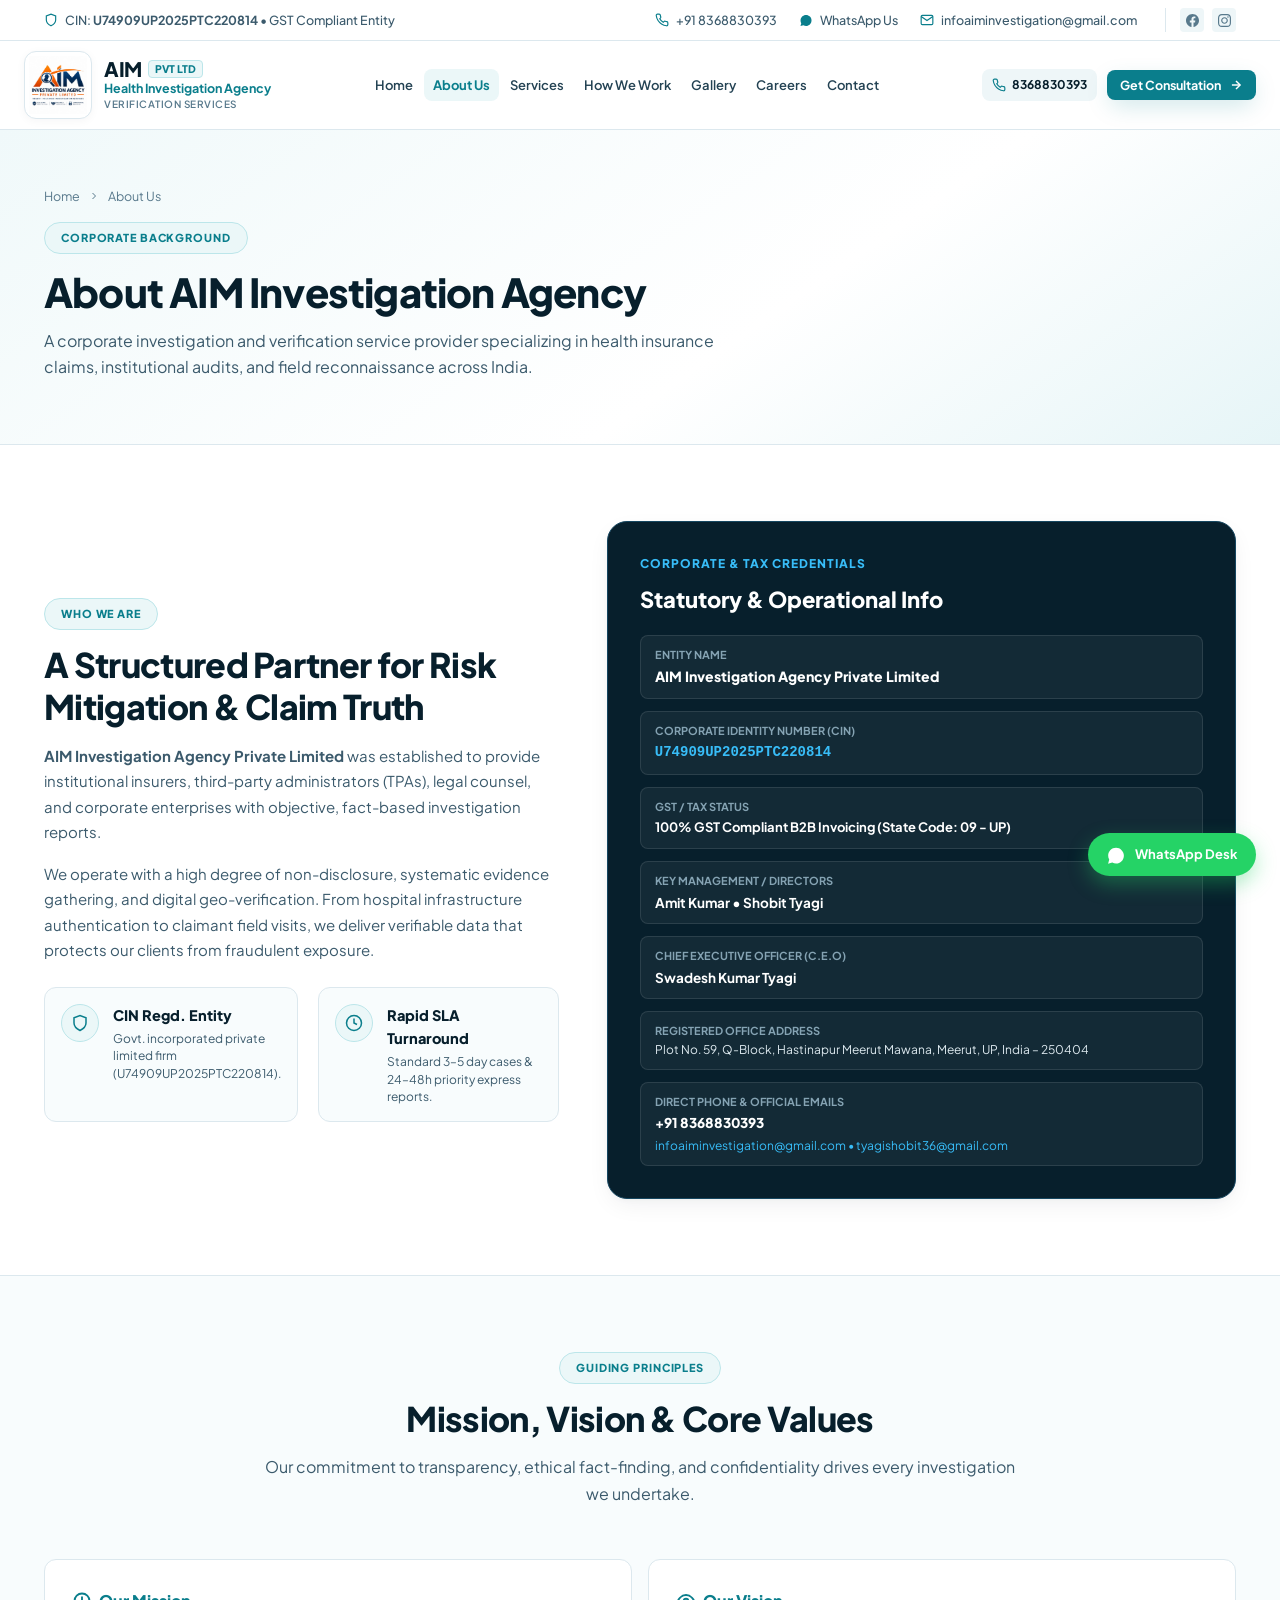
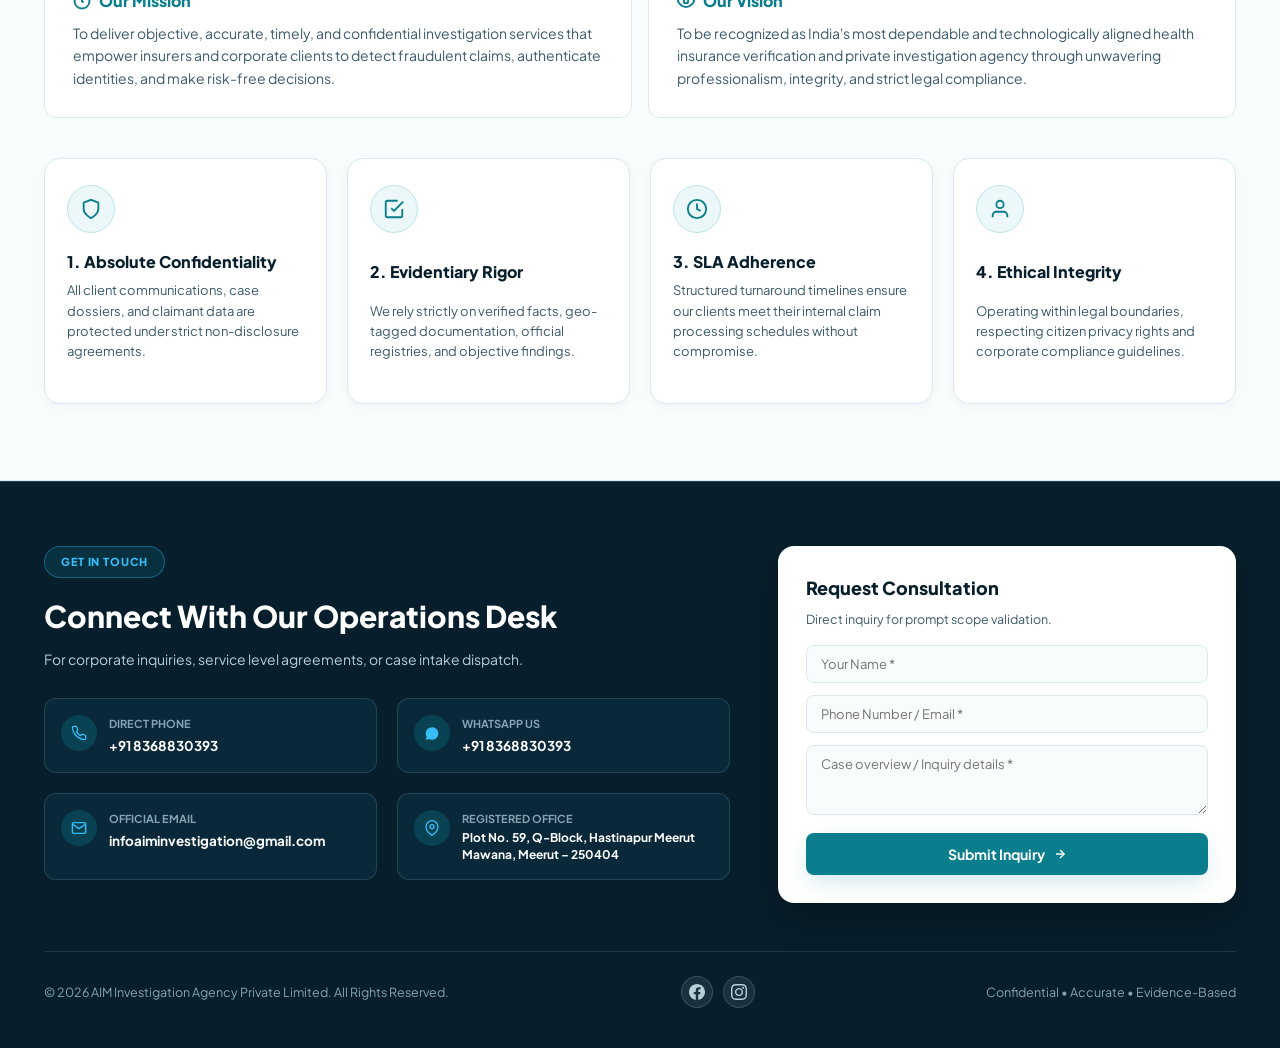
==== commit 9bec8884: "feat: add Facebook and Instagram social icons to top bar and footer across all pages" ====
--- a/about.html
+++ b/about.html
@@ -40,6 +40,14 @@
           <svg viewBox="0 0 24 24" fill="none" stroke="currentColor" stroke-width="2"><path d="M4 4h16c1.1 0 2 .9 2 2v12c0 1.1-.9 2-2 2H4c-1.1 0-2-.9-2-2V6c0-1.1.9-2 2-2z"/><polyline points="22,6 12,13 2,6"/></svg>
           <span>infoaiminvestigation@gmail.com</span>
         </a>
+        <div class="top-bar-socials">
+          <a href="https://www.facebook.com/" target="_blank" rel="noopener noreferrer" class="social-icon-link" aria-label="Facebook">
+            <svg viewBox="0 0 24 24" width="13" height="13" fill="currentColor"><path d="M24 12.073c0-6.627-5.373-12-12-12s-12 5.373-12 12c0 5.99 4.388 10.954 10.125 11.854v-8.385H7.078v-3.47h3.047V9.43c0-3.007 1.792-4.669 4.533-4.669 1.312 0 2.686.235 2.686.235v2.953H15.83c-1.491 0-1.956.925-1.956 1.874v2.25h3.328l-.532 3.47h-2.796v8.385C19.612 23.027 24 18.062 24 12.073z"/></svg>
+          </a>
+          <a href="https://www.instagram.com/" target="_blank" rel="noopener noreferrer" class="social-icon-link" aria-label="Instagram">
+            <svg viewBox="0 0 24 24" width="13" height="13" fill="currentColor"><path d="M12 2.163c3.204 0 3.584.012 4.85.07 3.252.148 4.771 1.691 4.919 4.919.058 1.265.069 1.645.069 4.849 0 3.205-.012 3.584-.069 4.849-.149 3.225-1.664 4.771-4.919 4.919-1.266.058-1.644.07-4.85.07-3.204 0-3.584-.012-4.849-.07-3.26-.149-4.771-1.699-4.919-4.92-.058-1.265-.07-1.644-.07-4.849 0-3.204.013-3.583.07-4.849.149-3.227 1.664-4.771 4.919-4.919 1.266-.057 1.645-.069 4.849-.069zm0-2.163c-3.259 0-3.667.014-4.947.072-4.358.2-6.78 2.618-6.98 6.98-.059 1.281-.073 1.689-.073 4.948 0 3.259.014 3.668.072 4.948.2 4.358 2.618 6.78 6.98 6.98 1.281.058 1.689.072 4.948.072 3.259 0 3.668-.014 4.948-.072 4.354-.2 6.782-2.618 6.979-6.98.059-1.28.073-1.689.073-4.948 0-3.259-.014-3.667-.072-4.947-.196-4.354-2.617-6.78-6.979-6.98-1.281-.059-1.69-.073-4.949-.073zm0 5.838c-3.403 0-6.162 2.759-6.162 6.162s2.759 6.163 6.162 6.163 6.162-2.759 6.162-6.163c0-3.403-2.759-6.162-6.162-6.162zm0 10.162c-2.209 0-4-1.79-4-4 0-2.209 1.791-4 4-4s4 1.791 4 4c0 2.21-1.791 4-4 4zm6.406-11.845c-.796 0-1.441.645-1.441 1.44s.645 1.44 1.441 1.44c.795 0 1.439-.645 1.439-1.44s-.644-1.44-1.439-1.44z"/></svg>
+          </a>
+        </div>
       </div>
     </div>
   </div>
@@ -365,6 +373,14 @@
 
       <div class="footer-bottom-bar">
         <div>&copy; <span class="current-year">2026</span> AIM Investigation Agency Private Limited. All Rights Reserved.</div>
+        <div class="footer-social-links">
+          <a href="https://www.facebook.com/" target="_blank" rel="noopener noreferrer" class="footer-social-btn" aria-label="Facebook">
+            <svg viewBox="0 0 24 24" width="16" height="16" fill="currentColor"><path d="M24 12.073c0-6.627-5.373-12-12-12s-12 5.373-12 12c0 5.99 4.388 10.954 10.125 11.854v-8.385H7.078v-3.47h3.047V9.43c0-3.007 1.792-4.669 4.533-4.669 1.312 0 2.686.235 2.686.235v2.953H15.83c-1.491 0-1.956.925-1.956 1.874v2.25h3.328l-.532 3.47h-2.796v8.385C19.612 23.027 24 18.062 24 12.073z"/></svg>
+          </a>
+          <a href="https://www.instagram.com/" target="_blank" rel="noopener noreferrer" class="footer-social-btn" aria-label="Instagram">
+            <svg viewBox="0 0 24 24" width="16" height="16" fill="currentColor"><path d="M12 2.163c3.204 0 3.584.012 4.85.07 3.252.148 4.771 1.691 4.919 4.919.058 1.265.069 1.645.069 4.849 0 3.205-.012 3.584-.069 4.849-.149 3.225-1.664 4.771-4.919 4.919-1.266.058-1.644.07-4.85.07-3.204 0-3.584-.012-4.849-.07-3.26-.149-4.771-1.699-4.919-4.92-.058-1.265-.07-1.644-.07-4.849 0-3.204.013-3.583.07-4.849.149-3.227 1.664-4.771 4.919-4.919 1.266-.057 1.645-.069 4.849-.069zm0-2.163c-3.259 0-3.667.014-4.947.072-4.358.2-6.78 2.618-6.98 6.98-.059 1.281-.073 1.689-.073 4.948 0 3.259.014 3.668.072 4.948.2 4.358 2.618 6.78 6.98 6.98 1.281.058 1.689.072 4.948.072 3.259 0 3.668-.014 4.948-.072 4.354-.2 6.782-2.618 6.979-6.98.059-1.28.073-1.689.073-4.948 0-3.259-.014-3.667-.072-4.947-.196-4.354-2.617-6.78-6.979-6.98-1.281-.059-1.69-.073-4.949-.073zm0 5.838c-3.403 0-6.162 2.759-6.162 6.162s2.759 6.163 6.162 6.163 6.162-2.759 6.162-6.163c0-3.403-2.759-6.162-6.162-6.162zm0 10.162c-2.209 0-4-1.79-4-4 0-2.209 1.791-4 4-4s4 1.791 4 4c0 2.21-1.791 4-4 4zm6.406-11.845c-.796 0-1.441.645-1.441 1.44s.645 1.44 1.441 1.44c.795 0 1.439-.645 1.439-1.44s-.644-1.44-1.439-1.44z"/></svg>
+          </a>
+        </div>
         <div><span>Confidential &bull; Accurate &bull; Evidence-Based</span></div>
       </div>
     </div>
--- a/assets/css/style.css
+++ b/assets/css/style.css
@@ -348,6 +348,33 @@
   color: var(--teal-primary);
 }
 
+.top-bar-socials {
+  display: inline-flex;
+  align-items: center;
+  gap: 8px;
+  margin-left: 6px;
+  padding-left: 14px;
+  border-left: 1px solid var(--slate-200);
+}
+
+.social-icon-link {
+  display: inline-flex;
+  align-items: center;
+  justify-content: center;
+  width: 24px;
+  height: 24px;
+  border-radius: 4px;
+  color: var(--slate-500);
+  background: var(--slate-100);
+  transition: all var(--transition-fast);
+}
+
+.social-icon-link:hover {
+  color: var(--white);
+  background: var(--teal-primary);
+  transform: translateY(-1px);
+}
+
 /* Sticky Main Header */
 .main-header {
   position: sticky;
@@ -356,11 +383,11 @@
   background-color: var(--white);
   border-bottom: 1px solid var(--slate-200);
   transition: all var(--transition-normal);
+  padding: 10px 0;
+}
+
+.main-header.scrolled {
   padding: 8px 0;
-}
-
-.main-header.scrolled {
-  padding: 6px 0;
   background-color: rgba(255, 255, 255, 0.98);
   backdrop-filter: blur(12px);
   box-shadow: 0 4px 20px rgba(7, 31, 44, 0.06);
@@ -370,22 +397,27 @@
   display: flex;
   align-items: center;
   justify-content: space-between;
+  gap: 16px;
+  max-width: 1380px;
+  width: 100%;
 }
 
 /* Brand Logo */
 .brand-logo {
   display: flex;
   align-items: center;
-  gap: 16px;
+  gap: 12px;
+  text-decoration: none;
+  flex-shrink: 0;
 }
 
 .logo-icon-box {
-  width: 80px;
-  height: 80px;
-  min-width: 80px;
+  width: 68px;
+  height: 68px;
+  min-width: 68px;
   border-radius: 12px;
   background-color: var(--white);
-  padding: 3px;
+  padding: 4px;
   border: 1px solid var(--slate-200);
   box-shadow: var(--shadow-subtle);
   display: flex;
@@ -396,7 +428,7 @@
 }
 
 .brand-logo:hover .logo-icon-box {
-  transform: scale(1.04);
+  transform: scale(1.03);
   box-shadow: 0 6px 18px rgba(11, 140, 158, 0.2);
 }
 
@@ -414,11 +446,11 @@
 .brand-title-row {
   display: flex;
   align-items: center;
-  gap: 7px;
+  gap: 6px;
 }
 
 .brand-title {
-  font-size: 22px;
+  font-size: 20px;
   font-weight: 900;
   color: var(--navy-950);
   letter-spacing: -0.02em;
@@ -426,29 +458,32 @@
 }
 
 .brand-badge {
-  font-size: 11px;
+  font-size: 10.5px;
   font-weight: 800;
   text-transform: uppercase;
   color: var(--teal-primary);
   background-color: var(--teal-light);
-  padding: 2px 7px;
+  padding: 2px 6px;
   border-radius: 4px;
   border: 1px solid var(--teal-border);
+  line-height: 1.2;
 }
 
 .brand-subtitle {
-  font-size: 13px;
+  font-size: 12.5px;
   font-weight: 700;
   color: var(--teal-primary);
   line-height: 1.3;
+  white-space: nowrap;
 }
 
 .brand-focus {
-  font-size: 10.5px;
+  font-size: 10px;
   color: var(--slate-500);
   font-weight: 600;
   text-transform: uppercase;
   letter-spacing: 0.05em;
+  white-space: nowrap;
 }
 
 /* Nav Menu */
@@ -456,16 +491,23 @@
   display: flex;
   align-items: center;
   list-style: none;
-  gap: 6px;
+  gap: 4px;
+  margin: 0;
+  padding: 0;
+  flex-wrap: nowrap;
 }
 
 .nav-link {
-  font-size: 14px;
+  font-size: 13.5px;
   font-weight: 600;
   color: var(--slate-700);
-  padding: 8px 14px;
+  padding: 7px 11px;
   border-radius: var(--radius-sm);
   transition: all var(--transition-fast);
+  white-space: nowrap;
+  display: inline-flex;
+  align-items: center;
+  text-decoration: none;
 }
 
 .nav-link:hover {
@@ -482,20 +524,23 @@
 .nav-actions {
   display: flex;
   align-items: center;
-  gap: 12px;
+  gap: 10px;
+  flex-shrink: 0;
 }
 
 .nav-phone-pill {
   display: inline-flex;
   align-items: center;
-  gap: 7px;
-  font-size: 13px;
+  gap: 6px;
+  font-size: 12.5px;
   font-weight: 700;
   color: var(--navy-950);
   background-color: var(--slate-100);
-  padding: 8px 14px;
+  padding: 7px 12px;
   border-radius: var(--radius-sm);
   transition: all var(--transition-fast);
+  white-space: nowrap;
+  text-decoration: none;
 }
 
 .nav-phone-pill svg {
@@ -1374,6 +1419,35 @@
   justify-content: space-between;
   font-size: 12.5px;
   color: var(--slate-400);
+  flex-wrap: wrap;
+  gap: 12px;
+}
+
+.footer-social-links {
+  display: inline-flex;
+  align-items: center;
+  gap: 10px;
+}
+
+.footer-social-btn {
+  display: inline-flex;
+  align-items: center;
+  justify-content: center;
+  width: 32px;
+  height: 32px;
+  border-radius: 50%;
+  background: rgba(255, 255, 255, 0.08);
+  color: var(--slate-300);
+  border: 1px solid rgba(255, 255, 255, 0.15);
+  transition: all var(--transition-fast);
+}
+
+.footer-social-btn:hover {
+  background: var(--teal-primary);
+  color: var(--white);
+  border-color: var(--teal-primary);
+  transform: translateY(-2px);
+  box-shadow: 0 4px 12px rgba(10, 126, 140, 0.4);
 }
 
 /* ==========================================================================
@@ -2396,6 +2470,43 @@
   background: var(--teal-primary);
 }
 
+@media (max-width: 1280px) {
+  .nav-menu {
+    gap: 2px;
+  }
+  .nav-link {
+    font-size: 13px;
+    padding: 6px 9px;
+  }
+  .nav-phone-pill {
+    padding: 6px 10px;
+    font-size: 12px;
+  }
+  .nav-actions .btn {
+    padding: 7px 13px;
+    font-size: 12.5px;
+  }
+}
+
+@media (max-width: 1080px) {
+  .top-bar {
+    display: none;
+  }
+  .nav-menu, .nav-actions {
+    display: none;
+  }
+  .mobile-toggle {
+    display: flex;
+    align-items: center;
+    justify-content: center;
+  }
+  .logo-icon-box {
+    width: 62px;
+    height: 62px;
+    min-width: 62px;
+  }
+}
+
 @media (max-width: 1024px) {
   .gallery-grid {
     grid-template-columns: repeat(2, 1fr);
@@ -2422,20 +2533,6 @@
 }
 
 @media (max-width: 768px) {
-  .logo-icon-box {
-    width: 62px;
-    height: 62px;
-    min-width: 62px;
-  }
-  .top-bar {
-    display: none;
-  }
-  .nav-menu, .nav-actions {
-    display: none;
-  }
-  .mobile-toggle {
-    display: block;
-  }
   .hero-headline {
     font-size: 34px;
   }
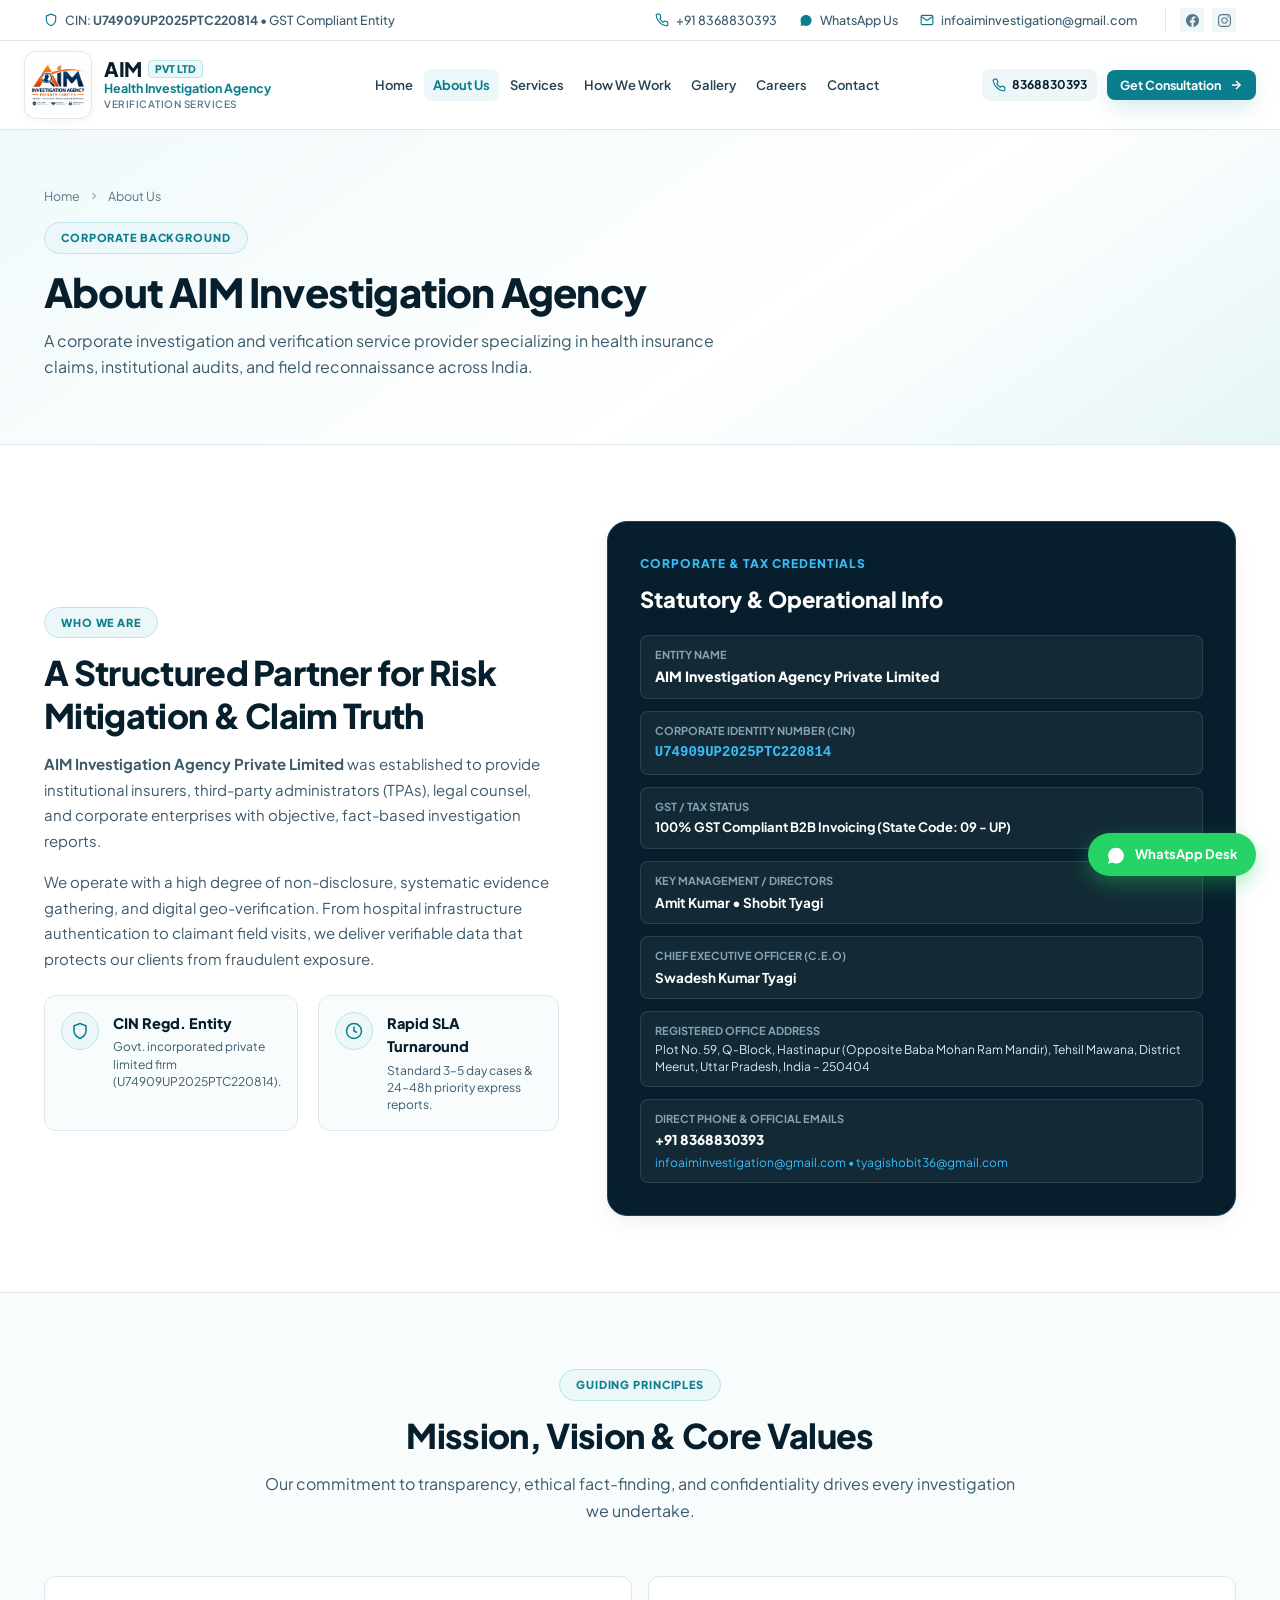
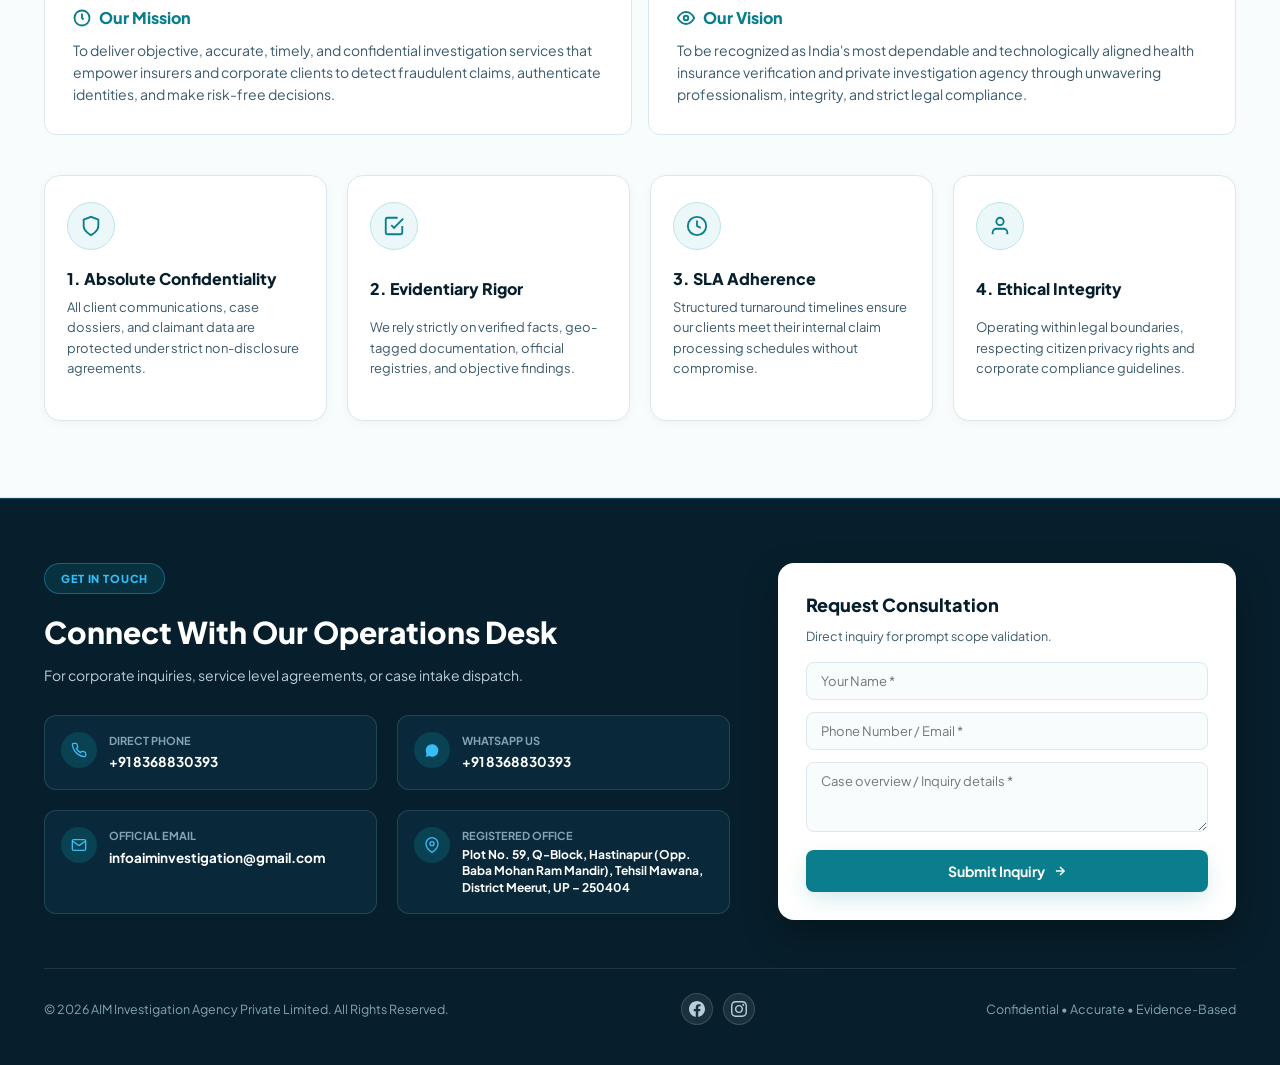
==== commit 037b9fbb: "fix(contact): update official corporate address with landmark (Opp. Baba Mohan Ram Mandir) and Tehsi" ====
--- a/about.html
+++ b/about.html
@@ -3,18 +3,88 @@
 <head>
   <meta charset="UTF-8">
   <meta name="viewport" content="width=device-width, initial-scale=1.0">
-  <title>About Us | AIM Investigation Agency Private Limited</title>
-  <meta name="description" content="Learn about AIM Investigation Agency Private Limited — our corporate mission, vision, values, and dedication to delivering accurate, confidential health investigation and verification services.">
+  <title>About Us | AIM Investigation Agency Private Limited &bull; Leaders in Health Insurance Audits</title>
+  <meta name="description" content="Discover AIM Investigation Agency Private Limited (CIN: U74909UP2025PTC220814) — leadership, mission, ethics, and pan-India health claims verification network.">
+  <meta name="keywords" content="About AIM Investigation Agency, medical insurance fraud investigators, healthcare claims audit company, Amit Kumar director, Swadesh Kumar Tyagi CEO, Meerut investigation agency">
+  <meta name="author" content="AIM Investigation Agency Private Limited">
+  <meta name="robots" content="index, follow, max-snippet:-1, max-image-preview:large, max-video-preview:-1">
+  <meta name="theme-color" content="#071F2C">
   <link rel="canonical" href="https://aiminvestigation.com/about.html">
 
-  <link rel="icon" type="image/png" href="assets/images/favicon.png">
-  <link rel="apple-touch-icon" href="assets/images/favicon.png">
-
+  <!-- Local SEO & Geo Metadata -->
+  <meta name="geo.region" content="IN-UP">
+  <meta name="geo.placename" content="Meerut">
+  <meta name="geo.position" content="29.1764;77.9942">
+  <meta name="ICBM" content="29.1764, 77.9942">
+
+  <!-- Open Graph / Facebook / LinkedIn -->
+  <meta property="og:type" content="article">
+  <meta property="og:site_name" content="AIM Investigation Agency Private Limited">
+  <meta property="og:locale" content="en_IN">
+  <meta property="og:url" content="https://aiminvestigation.com/about.html">
+  <meta property="og:title" content="About Us | AIM Investigation Agency Private Limited">
+  <meta property="og:description" content="Learn about our corporate mission, leadership team, and dedication to delivering accurate, confidential health investigation services across India.">
+  <meta property="og:image" content="https://aiminvestigation.com/assets/images/hero-banner.jpg">
+  <meta property="og:image:width" content="1200">
+  <meta property="og:image:height" content="630">
+
+  <!-- Twitter Card -->
+  <meta name="twitter:card" content="summary_large_image">
+  <meta name="twitter:title" content="About Us | AIM Investigation Agency Private Limited">
+  <meta name="twitter:description" content="Pan-India health insurance fraud detection, hospital verification, and evidence auditing experts.">
+  <meta name="twitter:image" content="https://aiminvestigation.com/assets/images/hero-banner.jpg">
+
+  <!-- Favicon & Web Manifest -->
+  <link rel="icon" type="image/png" sizes="32x32" href="assets/images/favicon.png">
+  <link rel="icon" type="image/png" sizes="16x16" href="assets/images/favicon.png">
+  <link rel="shortcut icon" href="assets/images/favicon.png" type="image/png">
+  <link rel="apple-touch-icon" sizes="180x180" href="assets/images/favicon.png">
+  <link rel="manifest" href="site.webmanifest">
+
+  <!-- Google Fonts: Plus Jakarta Sans -->
   <link rel="preconnect" href="https://fonts.googleapis.com">
   <link rel="preconnect" href="https://fonts.gstatic.com" crossorigin>
   <link href="https://fonts.googleapis.com/css2?family=Plus+Jakarta+Sans:wght@400;500;600;700;800;900&display=swap" rel="stylesheet">
 
+  <!-- Main Stylesheet -->
   <link rel="stylesheet" href="assets/css/style.css">
+
+  <!-- JSON-LD Structured Data: AboutPage & BreadcrumbList -->
+  <script type="application/ld+json">
+  {
+    "@context": "https://schema.org",
+    "@graph": [
+      {
+        "@type": "AboutPage",
+        "@id": "https://aiminvestigation.com/about.html#webpage",
+        "url": "https://aiminvestigation.com/about.html",
+        "name": "About Us - AIM Investigation Agency Private Limited",
+        "description": "Information about AIM Investigation Agency Private Limited, corporate governance, key directors, and health claims audit capabilities.",
+        "breadcrumb": {
+          "@id": "https://aiminvestigation.com/about.html#breadcrumb"
+        }
+      },
+      {
+        "@type": "BreadcrumbList",
+        "@id": "https://aiminvestigation.com/about.html#breadcrumb",
+        "itemListElement": [
+          {
+            "@type": "ListItem",
+            "position": 1,
+            "name": "Home",
+            "item": "https://aiminvestigation.com/"
+          },
+          {
+            "@type": "ListItem",
+            "position": 2,
+            "name": "About Us",
+            "item": "https://aiminvestigation.com/about.html"
+          }
+        ]
+      }
+    ]
+  }
+  </script>
 </head>
 <body>
 
@@ -203,7 +273,7 @@
               <div style="padding:10px 14px; background:rgba(255,255,255,0.05); border-radius:var(--radius-sm); border:1px solid rgba(255,255,255,0.1);">
                 <div style="color:var(--slate-400); font-size:11px; text-transform:uppercase; font-weight:700;">Registered Office Address</div>
                 <div style="color:var(--slate-200); font-size:12px; line-height:1.4; margin-top:2px;">
-                  Plot No. 59, Q-Block, Hastinapur Meerut Mawana, Meerut, UP, India – 250404
+                  Plot No. 59, Q-Block, Hastinapur (Opposite Baba Mohan Ram Mandir), Tehsil Mawana, District Meerut, Uttar Pradesh, India – 250404
                 </div>
               </div>
 
@@ -332,7 +402,7 @@
               </div>
               <div>
                 <div class="channel-label">Registered Office</div>
-                <div class="channel-val" style="font-size:12px; line-height:1.4;">Plot No. 59, Q-Block, Hastinapur Meerut Mawana, Meerut – 250404</div>
+                <div class="channel-val" style="font-size:12px; line-height:1.4;">Plot No. 59, Q-Block, Hastinapur (Opp. Baba Mohan Ram Mandir), Tehsil Mawana, District Meerut, UP – 250404</div>
               </div>
             </div>
           </div>
--- a/assets/css/style.css
+++ b/assets/css/style.css
@@ -614,40 +614,73 @@
 }
 
 /* ==========================================================================
-   Hero Section (Reference Design Match)
+   Hero Section — Male Auditor Background Banner
    ========================================================================== */
 .hero-section {
-  background: linear-gradient(145deg, #F4FAFB 0%, #FFFFFF 60%, #EDF8F9 100%);
-  color: var(--navy-950);
-  padding: 64px 0 80px 0;
   position: relative;
+  background-image: 
+    linear-gradient(90deg, rgba(7, 31, 44, 0.96) 0%, rgba(7, 31, 44, 0.88) 45%, rgba(7, 31, 44, 0.45) 78%, rgba(7, 31, 44, 0.15) 100%),
+    url('../images/hero-banner.jpg');
+  background-size: cover;
+  background-position: center right;
+  background-repeat: no-repeat;
+  color: var(--white);
+  padding: 86px 0 100px 0;
   overflow: hidden;
-  border-bottom: 1px solid var(--slate-200);
+  border-bottom: 1px solid var(--navy-800);
 }
 
 .hero-grid {
   display: grid;
-  grid-template-columns: 1.15fr 0.85fr;
-  gap: 48px;
-  align-items: center;
+  grid-template-columns: 1.25fr 0.75fr;
+  gap: 36px;
+  align-items: center;
+  min-height: 440px;
 }
 
 .hero-content {
   position: relative;
   z-index: 2;
+  max-width: 660px;
+}
+
+.hero-badge-pill {
+  display: inline-flex;
+  align-items: center;
+  gap: 8px;
+  padding: 6px 14px;
+  border-radius: 9999px;
+  font-size: 11.5px;
+  font-weight: 700;
+  text-transform: uppercase;
+  letter-spacing: 0.06em;
+  background: rgba(10, 126, 140, 0.25);
+  color: #38BDF8;
+  border: 1px solid rgba(56, 189, 248, 0.4);
+  backdrop-filter: blur(8px);
+  -webkit-backdrop-filter: blur(8px);
+  margin-bottom: 16px;
+}
+
+.hero-badge-dot {
+  width: 7px;
+  height: 7px;
+  border-radius: 50%;
+  background-color: #38BDF8;
+  box-shadow: 0 0 8px #38BDF8;
 }
 
 .hero-headline {
   font-size: 46px;
   font-weight: 900;
-  line-height: 1.18;
+  line-height: 1.15;
   letter-spacing: -0.025em;
-  margin-bottom: 12px;
-  color: var(--navy-950);
+  margin-bottom: 14px;
+  color: #FFFFFF;
 }
 
 .hero-headline span.highlight {
-  color: var(--teal-primary);
+  color: #38BDF8;
   display: block;
   font-size: 32px;
   font-weight: 800;
@@ -656,27 +689,27 @@
 
 .hero-subheading {
   font-size: 16px;
-  color: var(--slate-600);
+  color: var(--slate-200);
   line-height: 1.65;
   margin-bottom: 28px;
-  max-width: 580px;
+  max-width: 600px;
 }
 
 .hero-cta-group {
   display: flex;
   align-items: center;
   gap: 14px;
-  margin-bottom: 32px;
+  margin-bottom: 30px;
   flex-wrap: wrap;
 }
 
 .hero-trust-pills {
   display: flex;
   align-items: center;
-  gap: 20px;
+  gap: 14px;
   font-size: 13px;
   font-weight: 700;
-  color: var(--navy-850);
+  color: var(--slate-200);
   flex-wrap: wrap;
 }
 
@@ -684,78 +717,63 @@
   display: inline-flex;
   align-items: center;
   gap: 7px;
+  background: rgba(255, 255, 255, 0.08);
+  border: 1px solid rgba(255, 255, 255, 0.14);
+  padding: 6px 14px;
+  border-radius: 999px;
+  backdrop-filter: blur(6px);
+  -webkit-backdrop-filter: blur(6px);
 }
 
 .hero-trust-item svg {
-  width: 17px;
-  height: 17px;
-  color: var(--teal-primary);
-}
-
-/* Hero Showcase Card / Image Wrap */
-.hero-visual-wrap {
-  position: relative;
+  width: 15px;
+  height: 15px;
+  color: #38BDF8;
+}
+
+/* Floating Quality Badge on Banner */
+.hero-floating-glass-pill {
+  display: inline-flex;
+  align-items: center;
+  gap: 12px;
+  background: rgba(7, 31, 44, 0.8);
+  backdrop-filter: blur(14px);
+  -webkit-backdrop-filter: blur(14px);
+  border: 1px solid rgba(56, 189, 248, 0.35);
+  border-radius: var(--radius-lg);
+  padding: 12px 20px;
+  color: var(--white);
+  box-shadow: 0 15px 35px rgba(0, 0, 0, 0.35);
+  align-self: flex-end;
+  justify-self: end;
+  z-index: 2;
+  margin-bottom: 6px;
+}
+
+.hero-floating-glass-pill .badge-icon {
+  width: 36px;
+  height: 36px;
+  border-radius: 50%;
+  background: rgba(56, 189, 248, 0.18);
+  color: #38BDF8;
   display: flex;
   align-items: center;
   justify-content: center;
-}
-
-.hero-visual-card {
-  position: relative;
-  border-radius: var(--radius-2xl);
-  overflow: hidden;
-  box-shadow: 0 20px 45px -10px rgba(10, 126, 140, 0.2), 0 8px 18px rgba(7, 31, 44, 0.08);
-  border: 1px solid var(--teal-border);
-  background-color: var(--white);
-  width: 100%;
-}
-
-.hero-visual-card img {
-  width: 100%;
-  height: 380px;
-  object-fit: cover;
-  display: block;
-}
-
-.hero-floating-badge {
-  position: absolute;
-  top: 24px;
-  right: 24px;
-  background-color: rgba(255, 255, 255, 0.94);
-  backdrop-filter: blur(10px);
-  padding: 12px 18px;
-  border-radius: var(--radius-md);
-  border: 1px solid var(--teal-border);
-  box-shadow: 0 10px 25px rgba(10, 126, 140, 0.15);
-  display: flex;
-  align-items: center;
-  gap: 10px;
-  z-index: 3;
-}
-
-.hero-floating-badge .badge-icon {
-  width: 32px;
-  height: 32px;
-  border-radius: 50%;
-  background-color: var(--teal-light);
-  color: var(--teal-primary);
-  display: flex;
-  align-items: center;
-  justify-content: center;
-}
-
-.hero-floating-badge .badge-text-top {
-  font-size: 11px;
-  color: var(--slate-500);
+  flex-shrink: 0;
+}
+
+.hero-floating-glass-pill .badge-text-top {
+  font-size: 10.5px;
   text-transform: uppercase;
-  font-weight: 700;
+  color: #38BDF8;
+  font-weight: 800;
   letter-spacing: 0.05em;
 }
 
-.hero-floating-badge .badge-text-main {
-  font-size: 14px;
+.hero-floating-glass-pill .badge-text-main {
+  font-size: 14.5px;
   font-weight: 800;
-  color: var(--teal-primary);
+  color: #FFFFFF;
 }
 
 /* ==========================================================================
@@ -2530,6 +2548,12 @@
   .features-2col-grid {
     grid-template-columns: 1fr;
   }
+  .hero-floating-glass-pill {
+    justify-self: start;
+    align-self: start;
+    margin-top: 8px;
+    margin-bottom: 0;
+  }
 }
 
 @media (max-width: 768px) {
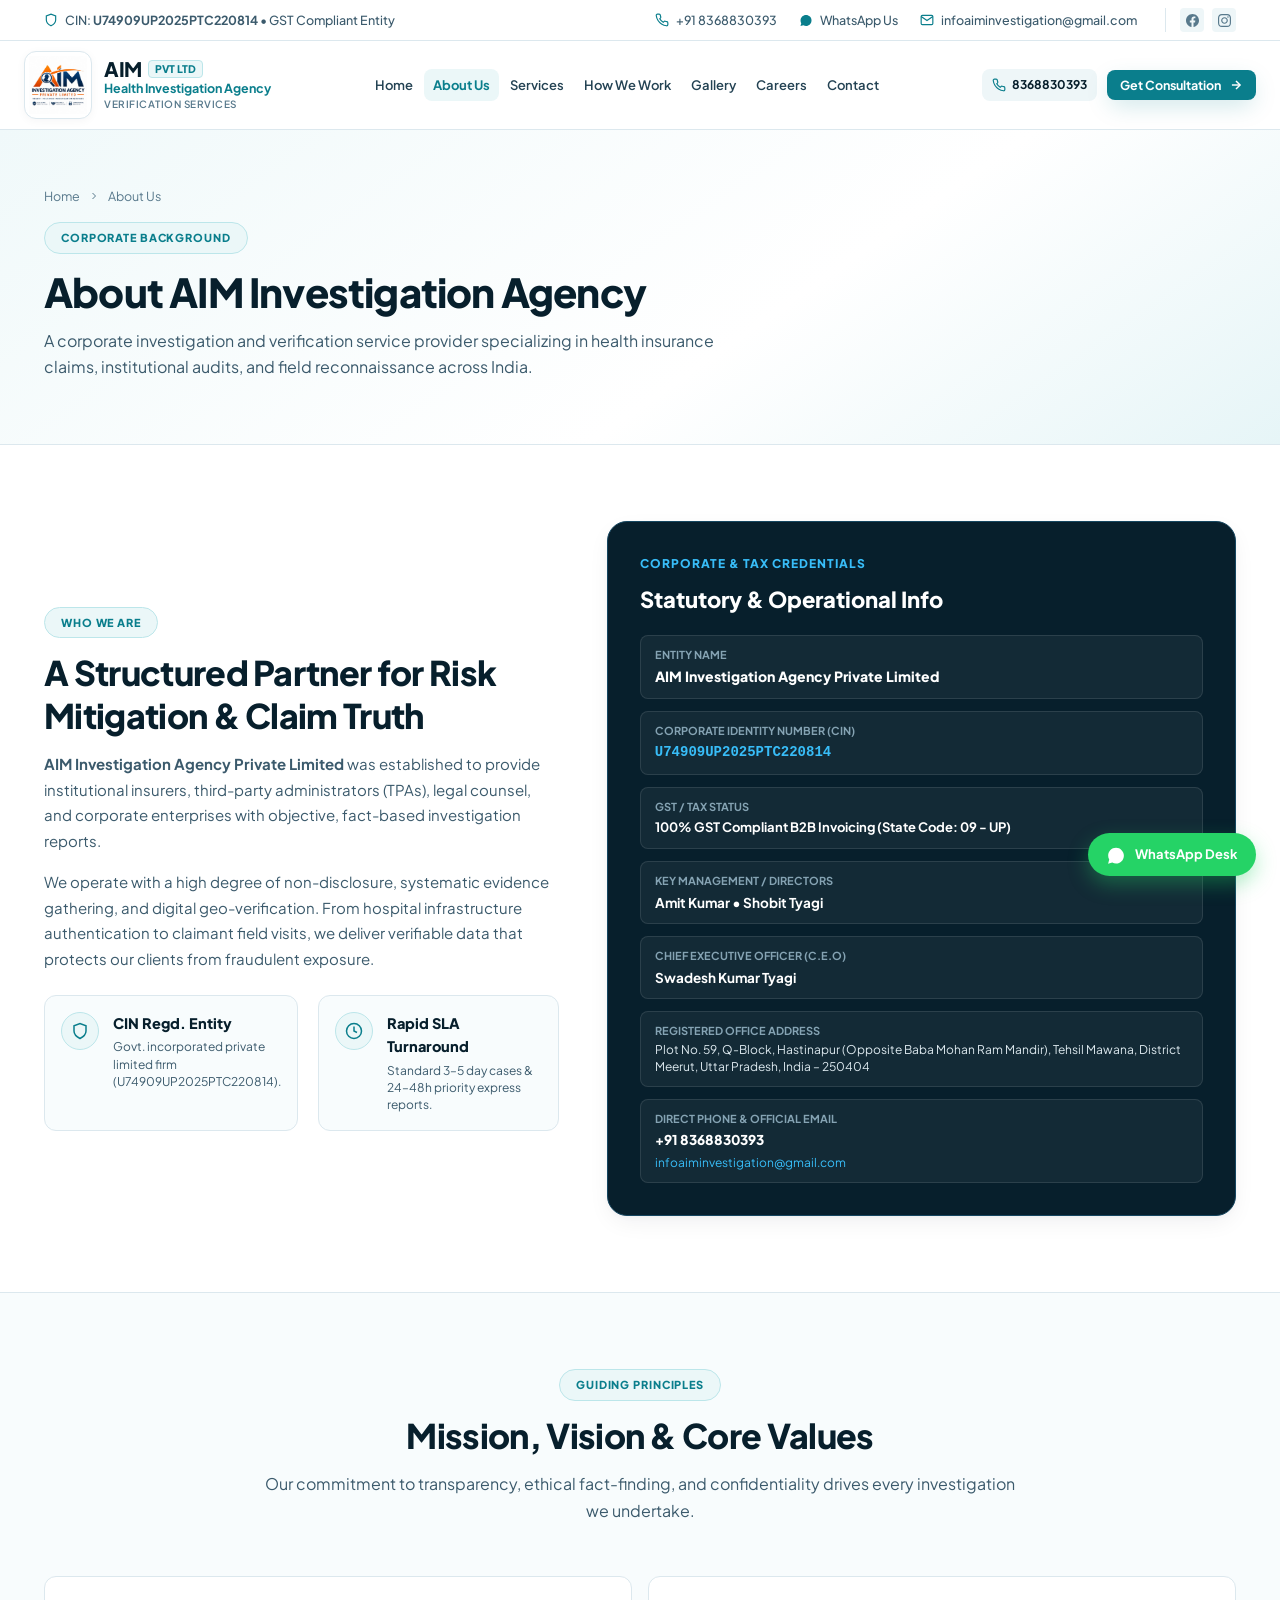
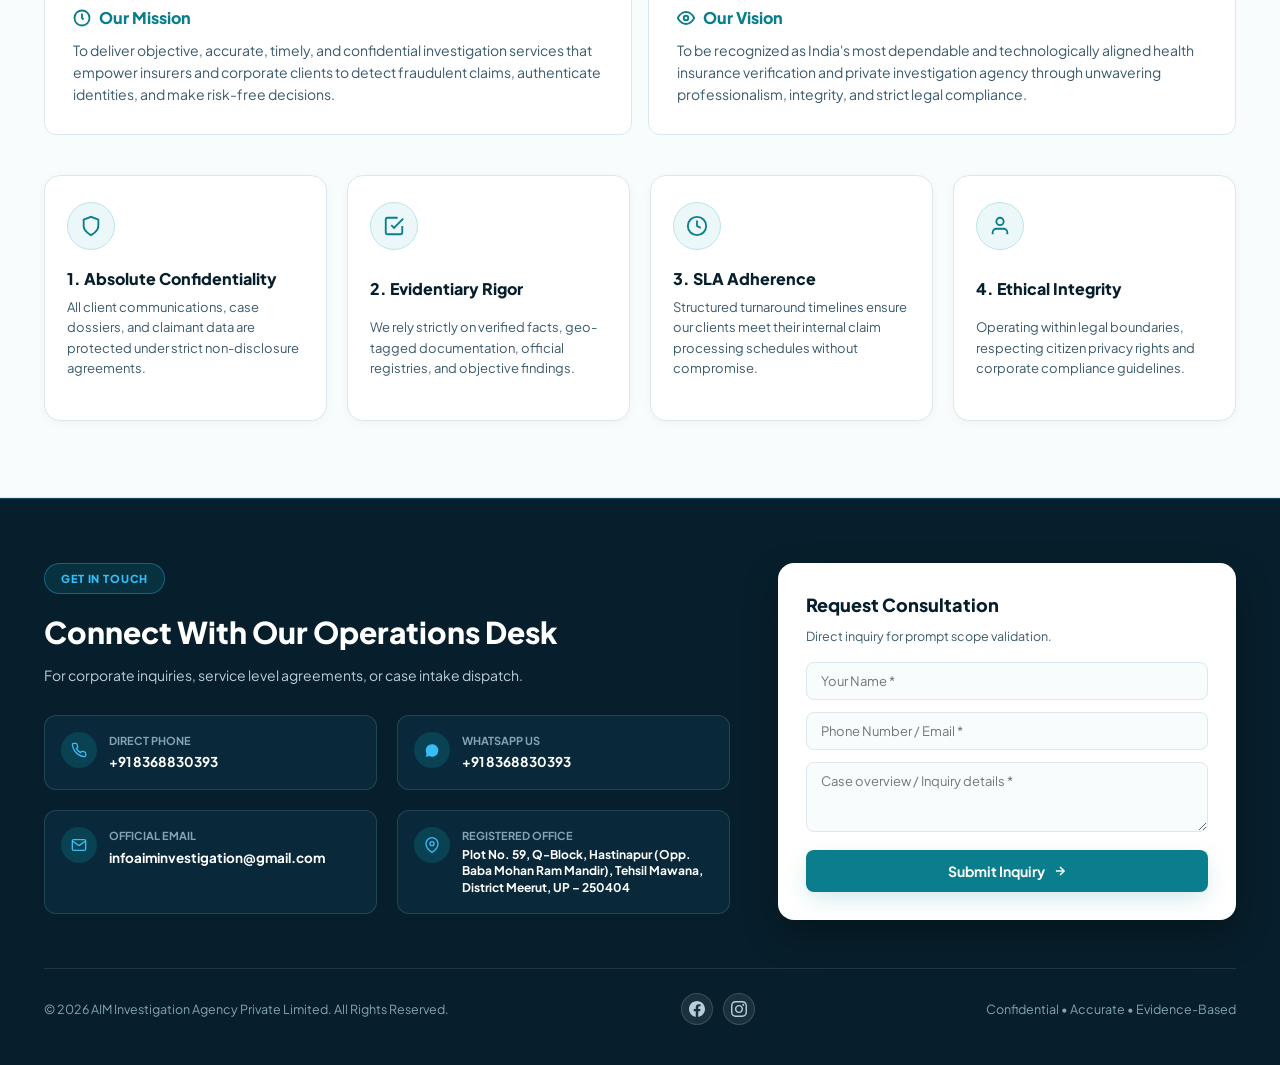
==== commit a13504db: "fix(contact): remove secondary email tyagishobit36@gmail.com across all pages and docs" ====
--- a/about.html
+++ b/about.html
@@ -278,9 +278,9 @@
               </div>
 
               <div style="padding:10px 14px; background:rgba(255,255,255,0.05); border-radius:var(--radius-sm); border:1px solid rgba(255,255,255,0.1);">
-                <div style="color:var(--slate-400); font-size:11px; text-transform:uppercase; font-weight:700;">Direct Phone &amp; Official Emails</div>
+                <div style="color:var(--slate-400); font-size:11px; text-transform:uppercase; font-weight:700;">Direct Phone &amp; Official Email</div>
                 <div style="color:#FFF; font-weight:800; font-size:13.5px; margin-top:2px;">+91 8368830393</div>
-                <div style="color:#38BDF8; font-size:12px; margin-top:2px;">infoaiminvestigation@gmail.com &bull; tyagishobit36@gmail.com</div>
+                <div style="color:#38BDF8; font-size:12px; margin-top:2px;">infoaiminvestigation@gmail.com</div>
               </div>
             </div>
           </div>
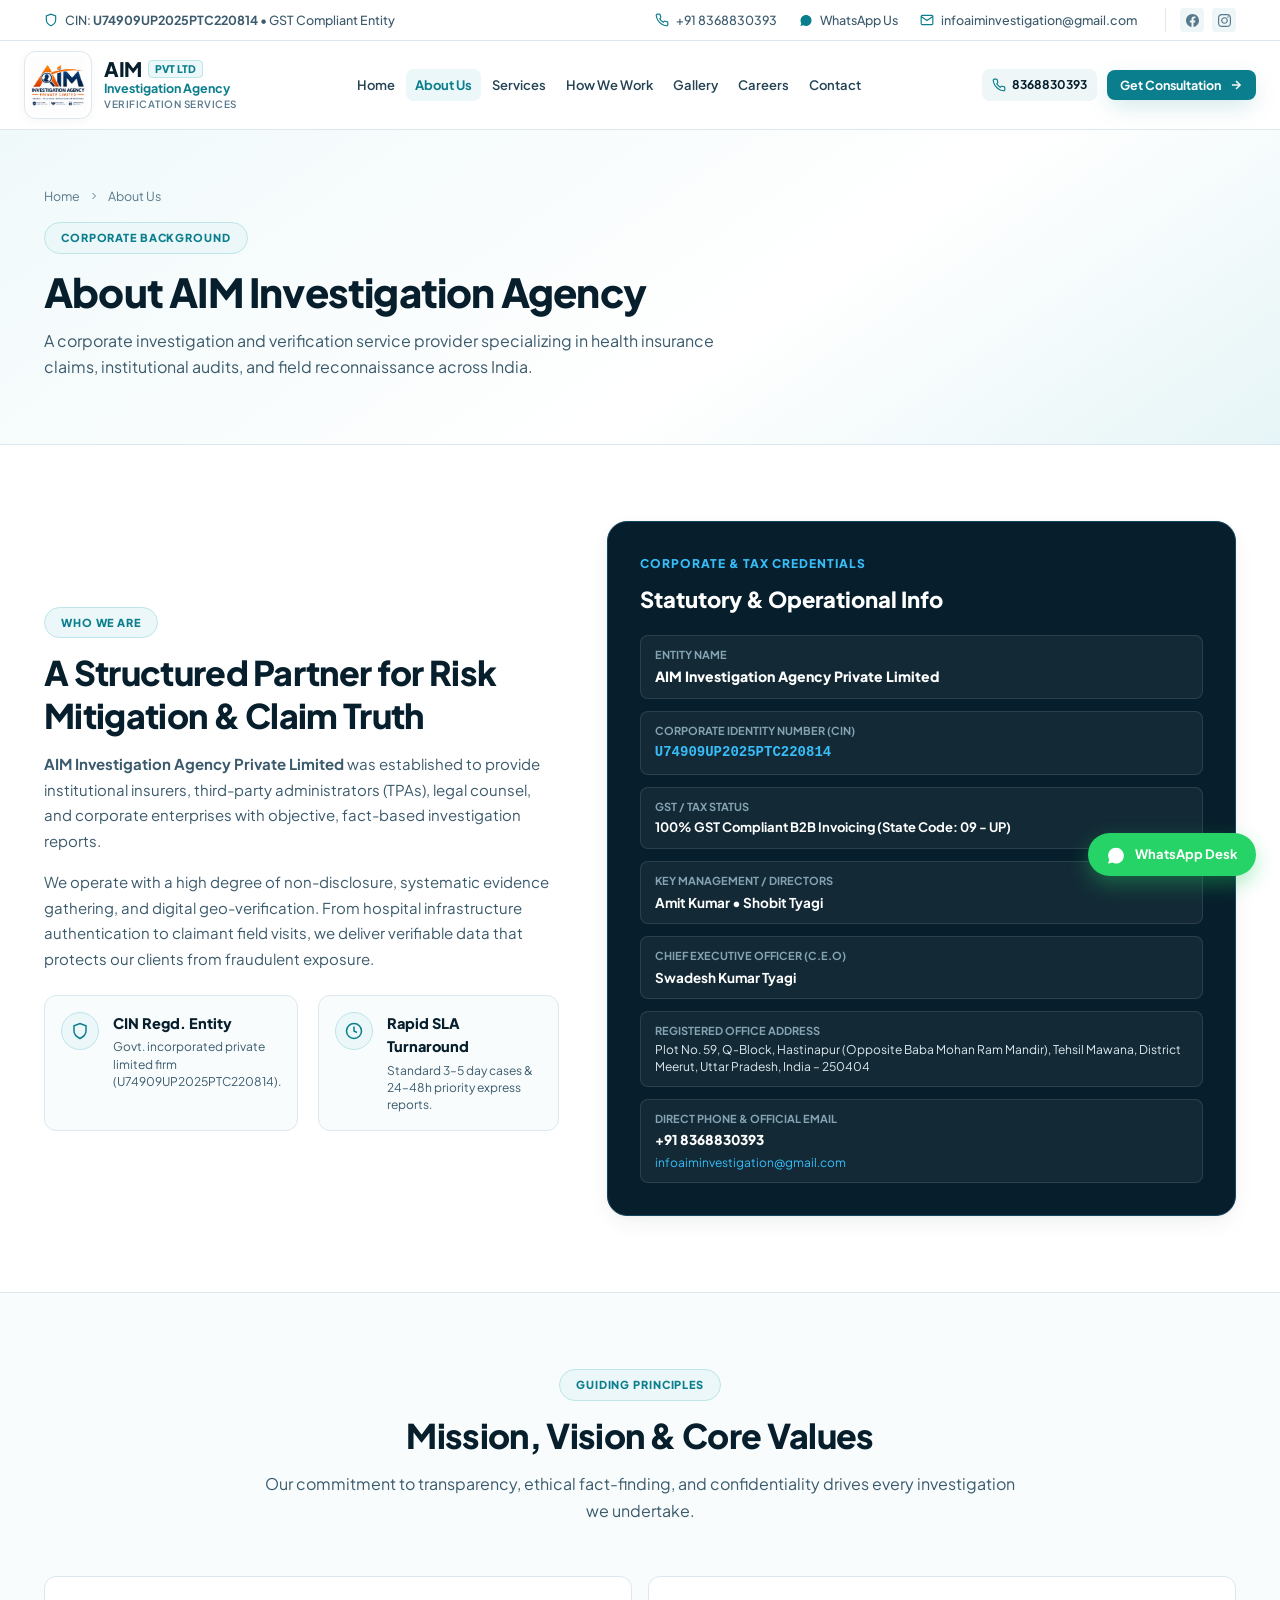
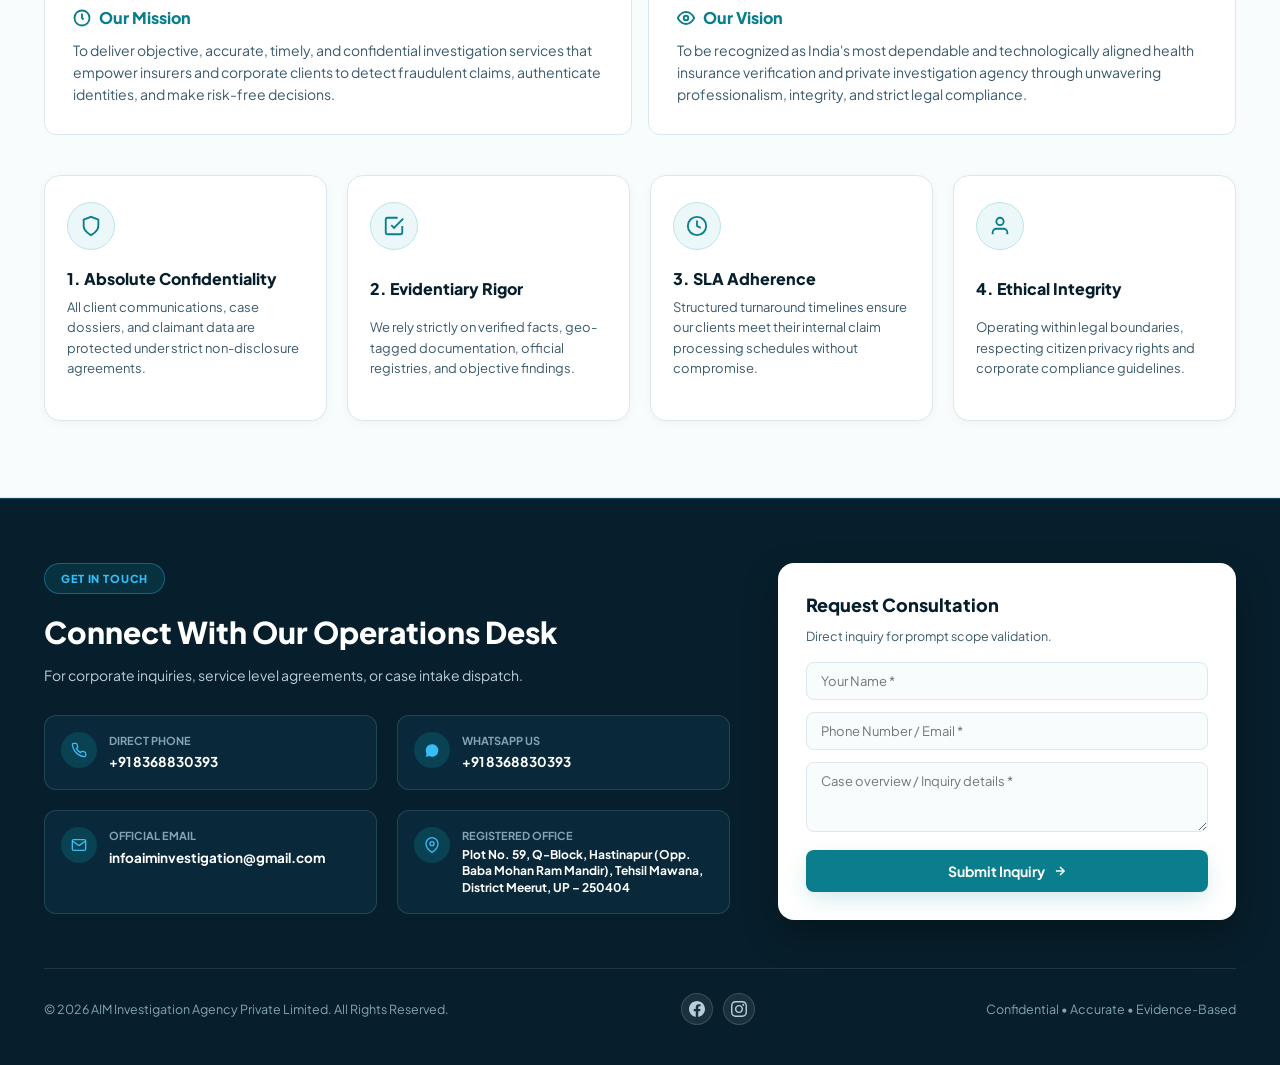
==== commit 42382708: "fix(branding): rename all instances from AIM Health Investigation Agency to AIM Investigation Agency" ====
--- a/about.html
+++ b/about.html
@@ -9,7 +9,7 @@
   <meta name="author" content="AIM Investigation Agency Private Limited">
   <meta name="robots" content="index, follow, max-snippet:-1, max-image-preview:large, max-video-preview:-1">
   <meta name="theme-color" content="#071F2C">
-  <link rel="canonical" href="https://aiminvestigation.com/about.html">
+  <link rel="canonical" href="https://aiminvestigation.in/about.html">
 
   <!-- Local SEO & Geo Metadata -->
   <meta name="geo.region" content="IN-UP">
@@ -21,10 +21,10 @@
   <meta property="og:type" content="article">
   <meta property="og:site_name" content="AIM Investigation Agency Private Limited">
   <meta property="og:locale" content="en_IN">
-  <meta property="og:url" content="https://aiminvestigation.com/about.html">
+  <meta property="og:url" content="https://aiminvestigation.in/about.html">
   <meta property="og:title" content="About Us | AIM Investigation Agency Private Limited">
-  <meta property="og:description" content="Learn about our corporate mission, leadership team, and dedication to delivering accurate, confidential health investigation services across India.">
-  <meta property="og:image" content="https://aiminvestigation.com/assets/images/hero-banner.jpg">
+  <meta property="og:description" content="Learn about our corporate mission, leadership team, and dedication to delivering accurate, confidential investigation and verification services across India.">
+  <meta property="og:image" content="https://aiminvestigation.in/assets/images/hero-banner.jpg">
   <meta property="og:image:width" content="1200">
   <meta property="og:image:height" content="630">
 
@@ -32,7 +32,7 @@
   <meta name="twitter:card" content="summary_large_image">
   <meta name="twitter:title" content="About Us | AIM Investigation Agency Private Limited">
   <meta name="twitter:description" content="Pan-India health insurance fraud detection, hospital verification, and evidence auditing experts.">
-  <meta name="twitter:image" content="https://aiminvestigation.com/assets/images/hero-banner.jpg">
+  <meta name="twitter:image" content="https://aiminvestigation.in/assets/images/hero-banner.jpg">
 
   <!-- Favicon & Web Manifest -->
   <link rel="icon" type="image/png" sizes="32x32" href="assets/images/favicon.png">
@@ -56,29 +56,29 @@
     "@graph": [
       {
         "@type": "AboutPage",
-        "@id": "https://aiminvestigation.com/about.html#webpage",
-        "url": "https://aiminvestigation.com/about.html",
+        "@id": "https://aiminvestigation.in/about.html#webpage",
+        "url": "https://aiminvestigation.in/about.html",
         "name": "About Us - AIM Investigation Agency Private Limited",
         "description": "Information about AIM Investigation Agency Private Limited, corporate governance, key directors, and health claims audit capabilities.",
         "breadcrumb": {
-          "@id": "https://aiminvestigation.com/about.html#breadcrumb"
+          "@id": "https://aiminvestigation.in/about.html#breadcrumb"
         }
       },
       {
         "@type": "BreadcrumbList",
-        "@id": "https://aiminvestigation.com/about.html#breadcrumb",
+        "@id": "https://aiminvestigation.in/about.html#breadcrumb",
         "itemListElement": [
           {
             "@type": "ListItem",
             "position": 1,
             "name": "Home",
-            "item": "https://aiminvestigation.com/"
+            "item": "https://aiminvestigation.in/"
           },
           {
             "@type": "ListItem",
             "position": 2,
             "name": "About Us",
-            "item": "https://aiminvestigation.com/about.html"
+            "item": "https://aiminvestigation.in/about.html"
           }
         ]
       }
@@ -134,7 +134,7 @@
             <span class="brand-title">AIM</span>
             <span class="brand-badge">Pvt Ltd</span>
           </div>
-          <span class="brand-subtitle">Health Investigation Agency</span>
+          <span class="brand-subtitle">Investigation Agency</span>
           <span class="brand-focus">Verification Services</span>
         </div>
       </a>
